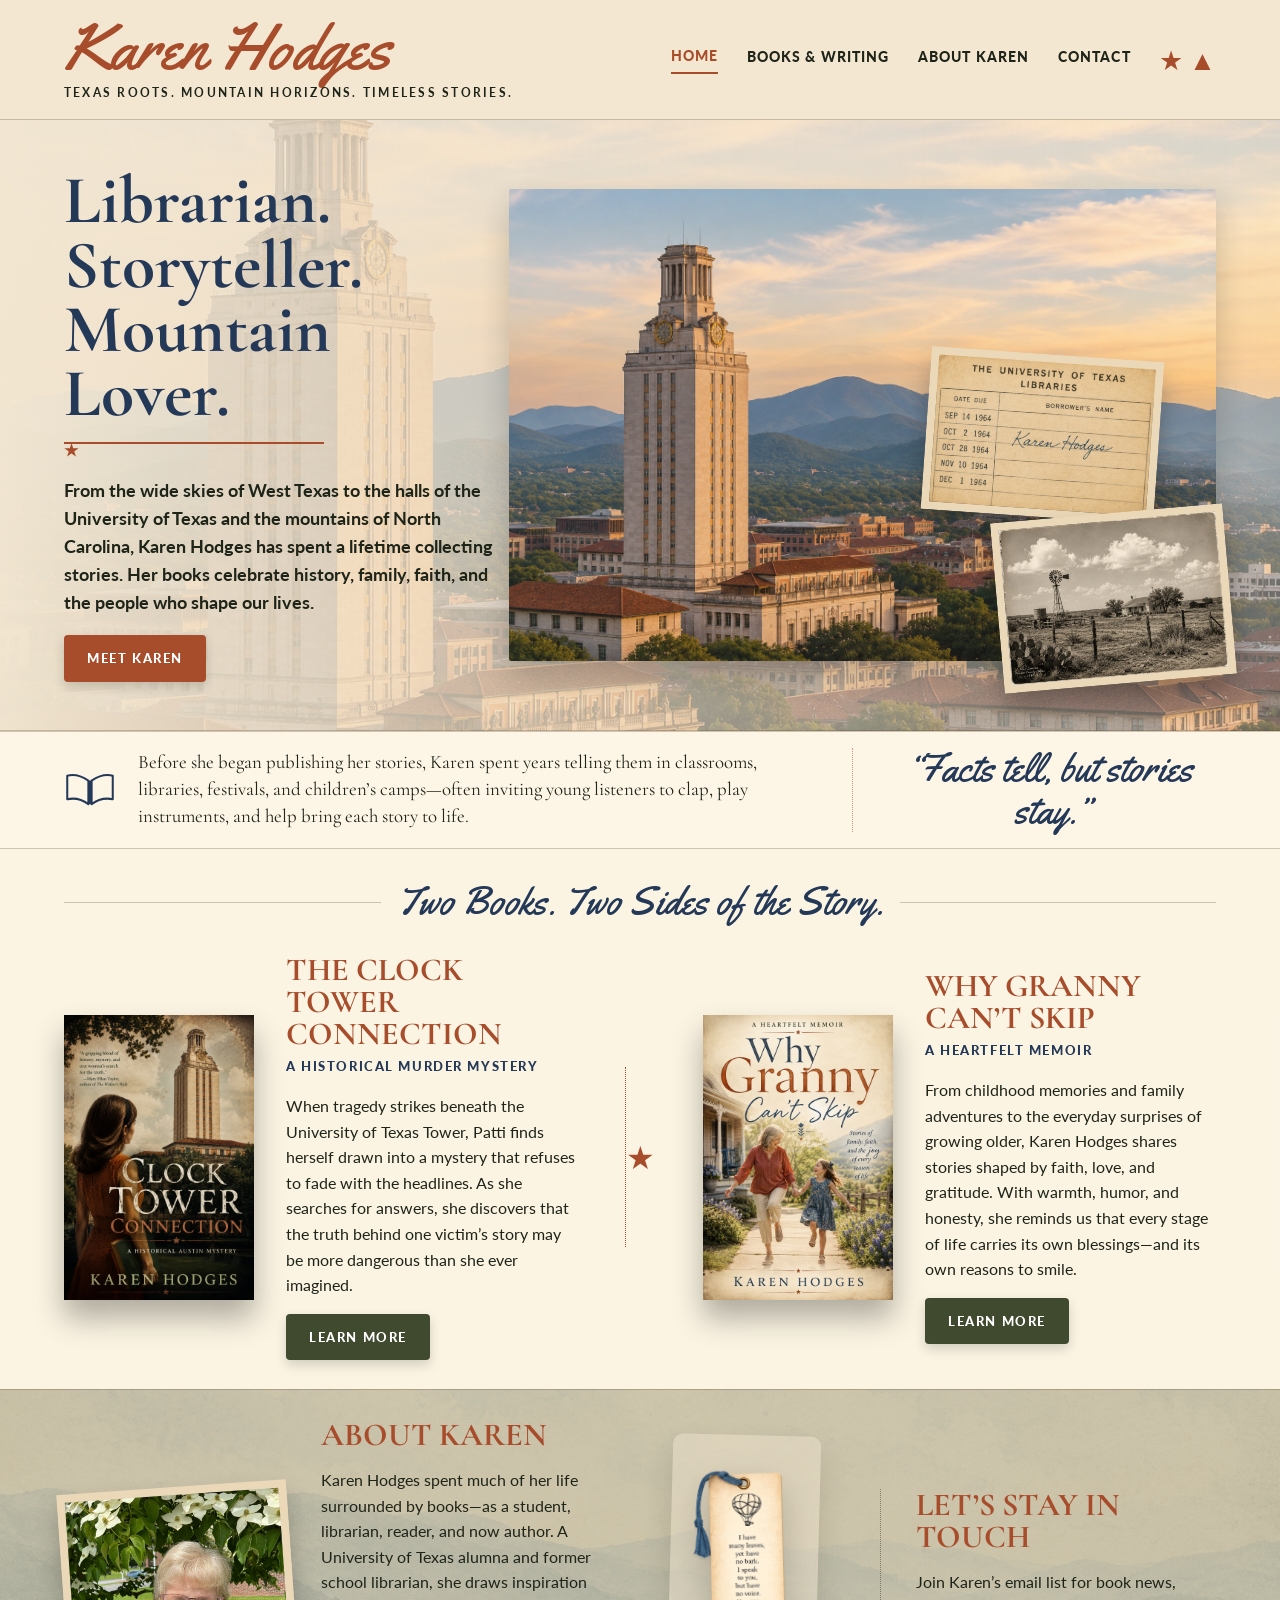
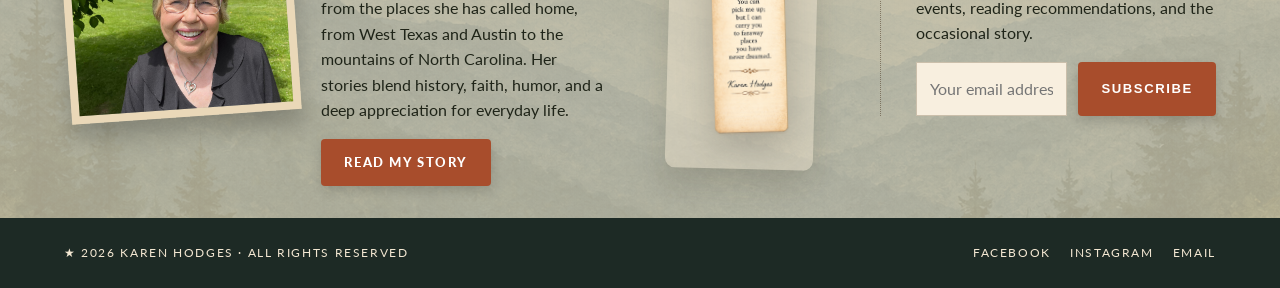
==== index.html @ 0eb1c834 "Edits" ====
<!DOCTYPE html>
<html lang="en">
<head>
  <meta charset="UTF-8" />
  <meta name="viewport" content="width=device-width, initial-scale=1.0" />

  <title>Karen Hodges | Author</title>

  <meta
    name="description"
    content="Karen Hodges is a Texas-born author, former school librarian, and storyteller whose books explore history, family, faith, humor, and everyday life."
  />

  <link rel="stylesheet" href="css/style.css" />

  <link
    href="https://fonts.googleapis.com/css2?family=Cormorant+Garamond:wght@600;700&family=Lato:wght@400;700;900&family=Yellowtail&display=swap"
    rel="stylesheet"
  />

  <script src="script.js" defer></script>
</head>

<body>
  <header class="site-header">
    <div class="brand">
      <a href="index.html" class="logo">Karen Hodges</a>
      <p>Texas Roots. Mountain Horizons. Timeless Stories.</p>
    </div>

    <button
      class="menu-toggle"
      type="button"
      aria-label="Toggle navigation"
      aria-expanded="false"
      aria-controls="main-navigation"
    >
      ☰
    </button>

    <nav id="main-navigation" class="main-nav" aria-label="Main navigation">
      <a
        href="https://aikipezman-pixel.github.io/KarenHodgesSite/"
        class="active"
        aria-current="page"
      >
        Home
      </a>

      <a href="#books">Books &amp; Writing</a>

      <a href="About/about.html">
        About Karen
      </a>

      <a href="#contact">Contact</a>

      <div class="header-mark" aria-hidden="true">
        <span class="texas">★</span>
        <span class="mountain">▲</span>
      </div>
    </nav>
  </header>

  <main>
    <!-- HERO -->
    <section class="hero">
      <div class="hero-text">
        <h1>
          Librarian.<br />
          Storyteller.<br />
          Mountain Lover.
        </h1>

        <p>
          From the wide skies of West Texas to the halls of the University
          of Texas and the mountains of North Carolina, Karen Hodges has spent
          a lifetime collecting stories. Her books celebrate history, family,
          faith, and the people who shape our lives.
        </p>

        <a href="#about" class="btn btn-rust">Meet Karen</a>
      </div>

      <div class="hero-art">
        <img
          src="Assets/UTTowerintheMountains.png"
          alt="The University of Texas Tower with mountains rising behind it"
          class="hero-main-img"
        />

        <img
          src="Assets/Card.png"
          alt="Vintage University of Texas library card bearing Karen Hodges's name"
          class="photo-card austin-card"
        />

        <img
          src="Assets/WestTexas.png"
          alt="Vintage rural landscape in Dawson County, West Texas"
          class="photo-card mountain-card"
        />
      </div>
    </section>

    <!-- STORYTELLING BACKGROUND -->
    <section
      class="storytelling-strip"
      aria-label="Karen Hodges's storytelling background"
    >
      <div class="storytelling-intro">
        <span class="storytelling-icon" aria-hidden="true">
          <svg
            viewBox="0 0 64 48"
            role="img"
            focusable="false"
            aria-hidden="true"
          >
            <path
              d="M4 7c8-2 17 0 26 6v29c-8-6-17-8-26-6V7Z"
              fill="none"
              stroke="currentColor"
              stroke-width="2.5"
              stroke-linejoin="round"
            />
            <path
              d="M60 7c-8-2-17 0-26 6v29c8-6 17-8 26-6V7Z"
              fill="none"
              stroke="currentColor"
              stroke-width="2.5"
              stroke-linejoin="round"
            />
            <path
              d="M32 13v29"
              fill="none"
              stroke="currentColor"
              stroke-width="2.5"
            />
          </svg>
        </span>

        <p>
          Before she began publishing her stories, Karen spent years telling
          them in classrooms, libraries, festivals, and children’s camps—often
          inviting young listeners to clap, play instruments, and help bring
          each story to life.
        </p>
      </div>

      <blockquote class="storytelling-quote">
        “Facts tell, but stories stay.”
      </blockquote>
    </section>

    <!-- BOOKS -->
    <section id="books" class="books-section">
      <div class="section-title">
        <span aria-hidden="true"></span>
        <h2>Two Books. Two Sides of the Story.</h2>
        <span aria-hidden="true"></span>
      </div>

      <div class="books-grid">
        <article class="book-card">
          <img
            src="Assets/ClockTowerConnection.png"
            alt="Cover of The Clock Tower Connection by Karen Hodges"
            class="book-cover"
          />

          <div class="book-copy">
            <h3>The Clock Tower Connection</h3>

            <p class="subtitle">A Historical Murder Mystery</p>

            <p>
              When tragedy strikes beneath the University of Texas Tower,
              Patti finds herself drawn into a mystery that refuses to fade
              with the headlines. As she searches for answers, she discovers
              that the truth behind one victim’s story may be more dangerous
              than she ever imagined.
            </p>

            <a href="#" class="btn btn-green">Learn More</a>
          </div>
        </article>

        <div class="center-star" aria-hidden="true">★</div>

        <article class="book-card">
          <img
            src="Assets/WhyGrannyCan'tSkip.png"
            alt="Cover of Why Granny Can't Skip by Karen Hodges"
            class="book-cover"
          />

          <div class="book-copy">
            <h3>Why Granny Can’t Skip</h3>

            <p class="subtitle">A Heartfelt Memoir</p>

            <p>
              From childhood memories and family adventures to the everyday
              surprises of growing older, Karen Hodges shares stories shaped
              by faith, love, and gratitude. With warmth, humor, and honesty,
              she reminds us that every stage of life carries its own
              blessings—and its own reasons to smile.
            </p>

            <a href="#" class="btn btn-green">Learn More</a>
          </div>
        </article>
      </div>
    </section>

    <!-- ABOUT / BOOKMARK / CONTACT -->
    <section class="lower-panel">
      <article id="about" class="about-card">
        <img
          src="Assets/KarenHodges.jpg"
          alt="Karen Hodges smiling outdoors beneath white flowers"
        />

        <div>
          <h2>About Karen</h2>

          <p>
            Karen Hodges spent much of her life surrounded by books—as a
            student, librarian, reader, and now author. A University of Texas
            alumna and former school librarian, she draws inspiration from the
            places she has called home, from West Texas and Austin to the
            mountains of North Carolina. Her stories blend history, faith,
            humor, and a deep appreciation for everyday life.
          </p>

          <a href="About/about.html" class="btn btn-rust">
            Read My Story
          </a>
        </div>
      </article>

      <figure class="bookmark-feature">
        <img
          src="/Assets/BookmarkPoem.png"
          alt="Karen Hodges's poem about a book carrying its reader to faraway places"
        />

        <figcaption class="sr-only">
          “I have many leaves, yet have no bark. I speak to you, but have no
          voice. You can pick me up, but I can carry you to faraway places you
          have never dreamed.” — Karen Hodges
        </figcaption>
      </figure>

      <section id="contact" class="contact-card">
        <h2>Let’s Stay in Touch</h2>

        <p>
          Join Karen’s email list for book news, events, reading
          recommendations, and the occasional story.
        </p>

        <form action="#" method="post">
          <label for="email" class="sr-only">Email address</label>

          <input
            type="email"
            id="email"
            name="email"
            placeholder="Your email address"
            autocomplete="email"
            required
          />

          <button class="btn btn-rust" type="submit">
            Subscribe
          </button>
        </form>
      </section>
    </section>
  </main>

  <footer class="site-footer">
    <p>★ 2026 Karen Hodges · All Rights Reserved</p>

    <nav class="footer-links" aria-label="Social media and contact links">
      <a href="#">Facebook</a>
      <a href="#">Instagram</a>
      <a href="mailto:karen@example.com">Email</a>
    </nav>
  </footer>
</body>
</html>
---- css/style.css ----
@import url("https://fonts.googleapis.com/css2?family=Cormorant+Garamond:wght@600;700&family=Lato:wght@400;700;900&family=Yellowtail&display=swap");

:root {
  --cream: #f3e7d2;
  --paper: #efe0c4;
  --ink: #1f2418;
  --rust: #a84d2c;
  --green: #3f4a2e;
  --sage: #c6bea2;
  --blue: #243857;
  --line: rgba(88, 65, 39, 0.28);
}

* {
  box-sizing: border-box;
}

body {
  margin: 0;
  font-family: "Lato", sans-serif;
  color: var(--ink);
  background: var(--cream);
  line-height: 1.6;
}

img {
  max-width: 100%;
  display: block;
}

a {
  color: inherit;
}

.site-header {
  display: flex;
  justify-content: space-between;
  align-items: center;
  gap: 2rem;
  padding: 1rem 5%;
  background: var(--cream);
  border-bottom: 1px solid var(--line);
}

.logo {
  font-family: "Yellowtail", cursive;
  font-size: clamp(2.6rem, 5vw, 4.5rem);
  color: var(--rust);
  text-decoration: none;
  line-height: 1;
}

.brand p {
  margin: 0.2rem 0 0;
  font-size: 0.78rem;
  text-transform: uppercase;
  letter-spacing: 0.18em;
  font-weight: 700;
}

.main-nav {
  display: flex;
  gap: 1.8rem;
  align-items: center;
}

.main-nav a {
  text-decoration: none;
  text-transform: uppercase;
  font-size: 0.86rem;
  font-weight: 900;
  letter-spacing: 0.08em;
  padding-bottom: 0.35rem;
}

.main-nav a:hover,
.main-nav .active {
  color: var(--rust);
  border-bottom: 2px solid var(--rust);
}

.header-mark {
  display: flex;
  align-items: center;
  gap: 0.35rem;
  color: var(--rust);
  font-size: 1.7rem;
}

/* Hero */

.hero {
  display: grid;
  grid-template-columns: 0.85fr 1.35fr;
  align-items: center;
  min-height: 520px;
  padding: 3rem 5%;
  background:
    linear-gradient(90deg, rgba(243, 231, 210, 0.98), rgba(243, 231, 210, 0.35)),
    url("../Assets/UTTowerintheMountains.png");
  background-size: cover;
  background-position: center;
  border-bottom: 1px solid var(--line);
  overflow: hidden;
}

.hero-text {
  max-width: 560px;
  position: relative;
  z-index: 2;
}

.hero h1 {
  margin: 0 0 1.1rem;
  font-family: "Cormorant Garamond", serif;
  font-size: clamp(3rem, 5.3vw, 5.4rem);
  line-height: 0.95;
  color: var(--blue);
}

.hero h1::after {
  content: "★";
  display: block;
  width: 260px;
  margin-top: 1rem;
  color: var(--rust);
  font-size: 1rem;
  letter-spacing: 1.8rem;
  border-top: 2px solid var(--rust);
}

.hero p {
  max-width: 480px;
  font-size: 1.1rem;
  font-weight: 700;
}

.btn {
  display: inline-block;
  padding: 0.8rem 1.45rem;
  border: 0;
  border-radius: 4px;
  text-decoration: none;
  text-transform: uppercase;
  letter-spacing: 0.12em;
  font-size: 0.82rem;
  font-weight: 900;
  color: #fff;
  cursor: pointer;
  box-shadow: 0 5px 12px rgba(0, 0, 0, 0.16);
}

.btn-rust {
  background: var(--rust);
}

.btn-green {
  background: var(--green);
}

.btn:hover,
.btn:focus-visible {
  transform: translateY(-2px);
  box-shadow: 0 8px 16px rgba(0, 0, 0, 0.2);
}

.btn:focus-visible,
.main-nav a:focus-visible,
.footer-links a:focus-visible {
  outline: 3px solid rgba(36, 56, 87, 0.35);
  outline-offset: 3px;
}

.hero-art {
  position: relative;
  min-height: 420px;
}

.hero-main-img {
  height: 100%;
  object-fit: cover;
  border-radius: 2px;
  opacity: 0.88;
  box-shadow: 0 14px 32px rgba(0, 0, 0, 0.22);
}

.photo-card {
  position: absolute;
  width: 33%;
  border: 8px solid #ead8b8;
  background: #ead8b8;
  box-shadow: 0 16px 26px rgba(0, 0, 0, 0.28);
}

.austin-card {
  right: 8%;
  top: 35%;
  transform: rotate(4deg);
}

.mountain-card {
  right: -2%;
  bottom: -5%;
  transform: rotate(-5deg);
}


/* Storytelling background strip */

.storytelling-strip {
  display: grid;
  grid-template-columns: minmax(0, 1.35fr) minmax(280px, 0.65fr);
  align-items: center;
  gap: 2rem;
  padding: 1rem 5%;
  background: rgba(255, 249, 236, 0.82);
  border-top: 1px solid var(--line);
  border-bottom: 1px solid var(--line);
}

.storytelling-intro {
  display: grid;
  grid-template-columns: 58px 1fr;
  align-items: center;
  gap: 1rem;
  min-width: 0;
}

.storytelling-intro p {
  margin: 0;
  font-family: "Cormorant Garamond", serif;
  font-size: 1.18rem;
  line-height: 1.45;
  color: var(--ink);
}

.storytelling-icon {
  display: grid;
  place-items: center;
  width: 52px;
  height: 52px;
  color: var(--blue);
}

.storytelling-icon svg {
  width: 100%;
  height: auto;
}

.storytelling-quote {
  margin: 0;
  padding-left: 2rem;
  border-left: 1px dotted rgba(168, 77, 44, 0.55);
  font-family: "Yellowtail", cursive;
  font-size: clamp(1.8rem, 3vw, 2.65rem);
  line-height: 1.1;
  color: var(--blue);
  text-align: center;
}

/* Books */

.books-section {
  padding: 1.4rem 5% 1.8rem;
  background: rgba(255, 249, 236, 0.7);
}

.section-title {
  display: grid;
  grid-template-columns: 1fr auto 1fr;
  gap: 1rem;
  align-items: center;
  margin-bottom: 1.3rem;
}

.section-title span {
  height: 1px;
  background: var(--line);
}

.section-title h2 {
  margin: 0;
  font-family: "Yellowtail", cursive;
  font-size: clamp(1.9rem, 3vw, 2.8rem);
  font-weight: 400;
  color: var(--blue);
  text-align: center;
}

.books-grid {
  display: grid;
  grid-template-columns: 1fr auto 1fr;
  gap: 3rem;
  align-items: center;
}

.book-card {
  display: grid;
  grid-template-columns: 190px 1fr;
  gap: 2rem;
  align-items: center;
}

.book-cover {
  width: 190px;
  box-shadow: 0 18px 28px rgba(0, 0, 0, 0.3);
}

.book-copy h3,
.about-card h2,
.contact-card h2 {
  margin: 0;
  font-family: "Cormorant Garamond", serif;
  font-size: 2rem;
  line-height: 1;
  color: var(--rust);
  text-transform: uppercase;
}

.subtitle {
  margin: 0.4rem 0 0.7rem;
  text-transform: uppercase;
  letter-spacing: 0.12em;
  font-size: 0.82rem;
  font-weight: 900;
  color: var(--blue);
}

.center-star {
  min-height: 180px;
  display: grid;
  place-items: center;
  color: var(--rust);
  font-size: 2rem;
  border-left: 1px dotted var(--rust);
}

/* Lower panel */

.lower-panel {
  display: grid;
  grid-template-columns: minmax(0, 1.45fr) minmax(170px, 0.52fr) minmax(280px, 0.9fr);
  gap: 2.5rem;
  align-items: center;
  padding: 1.8rem 5% 2rem;
  background:
    linear-gradient(rgba(198, 190, 162, 0.82), rgba(198, 190, 162, 0.82)),
    url("../Assets/blue-ridge-texture.png");
  background-size: cover;
  background-position: center;
  border-top: 1px solid var(--line);
}

.about-card {
  display: grid;
  grid-template-columns: 230px 1fr;
  gap: 1.7rem;
  align-items: center;
}

.about-card img {
  border: 8px solid #ead8b8;
  transform: rotate(-4deg);
  box-shadow: 0 14px 24px rgba(0, 0, 0, 0.24);
}

/* Decorative bookmark between About and Contact */

.bookmark-feature {
  position: relative;
  align-self: stretch;
  display: grid;
  place-items: center;
  margin: -0.7rem 0;
  padding: 0.35rem;
}

.bookmark-feature::before {
  content: "";
  position: absolute;
  inset: 7% 12%;
  border-radius: 10px;
  background: rgba(243, 231, 210, 0.42);
  box-shadow: 0 16px 30px rgba(46, 35, 24, 0.14);
  transform: rotate(1.5deg);
}

.bookmark-feature img {
  position: relative;
  z-index: 1;
  width: min(100%, 210px);
  max-height: 440px;
  object-fit: contain;
  filter: drop-shadow(0 14px 18px rgba(0, 0, 0, 0.2));
  transform: rotate(-1.5deg);
}

.contact-card {
  padding-left: 2.2rem;
  border-left: 1px dotted rgba(80, 63, 42, 0.55);
}

.contact-card form {
  display: grid;
  grid-template-columns: minmax(0, 1fr) auto;
  gap: 0.7rem;
  margin-top: 1rem;
}

.contact-card input {
  width: 100%;
  padding: 0.82rem;
  border: 1px solid var(--line);
  background: #f8efdf;
  font: inherit;
}

.site-footer {
  display: flex;
  justify-content: space-between;
  align-items: center;
  gap: 1rem;
  padding: 0.8rem 5%;
  background: #1d2a25;
  color: var(--cream);
  font-size: 0.78rem;
  letter-spacing: 0.13em;
  text-transform: uppercase;
}

.footer-links {
  display: flex;
  gap: 1.2rem;
}

.footer-links a {
  color: var(--cream);
  text-decoration: none;
}

.sr-only {
  position: absolute;
  left: -9999px;
}

.about-sidebar {
  display: flex;
  flex-direction: column;
  gap: 2rem;
}

.stories-stay {
  padding: 3rem 6%;
  background: var(--paper);
  border-top: 1px solid var(--line);
  border-bottom: 1px solid var(--line);
  text-align: center;
  max-width: 800px;
  margin: 0 auto;
}

.stories-stay h2 {
  font-family: "Cormorant Garamond", serif;
  font-size: 2.4rem;
  color: var(--rust);
  margin-bottom: 1rem;
}

.signature-quote {
  font-family: "Cormorant Garamond", serif;
  font-size: 1.6rem;
  font-style: italic;
  color: var(--green);
  margin-top: 1.5rem;
}

.fact-group {
  margin-bottom: 1.5rem;
}

.fact-group h3 {
  font-family: "Cormorant Garamond", serif;
  font-size: 1.2rem;
  color: var(--rust);
  margin-bottom: 0.5rem;
  text-transform: uppercase;
  letter-spacing: 0.08em;
}

.fact-group ul {
  list-style: none;
  padding: 0;
  margin: 0;
}

.fact-group li {
  font-size: 0.9rem;
  padding: 0.2rem 0;
  border-bottom: 1px solid var(--line);
}

/* Tablet */

@media (max-width: 1024px) {
  .site-header {
    flex-wrap: wrap;
    justify-content: center;
    text-align: center;
  }

  .brand {
    width: 100%;
  }

  .main-nav {
    flex-wrap: wrap;
    justify-content: center;
    gap: 1.1rem;
  }

  .header-mark {
    display: none;
  }

  .hero {
    grid-template-columns: 1fr;
    gap: 2rem;
    min-height: auto;
    text-align: center;
  }

  .hero-text {
    margin: 0 auto;
  }

  .hero h1::after {
    margin-left: auto;
    margin-right: auto;
  }

  .hero p {
    margin-left: auto;
    margin-right: auto;
  }

  .hero-art {
    min-height: 360px;
  }

  .hero-main-img {
    height: 360px;
  }

  .books-grid {
    grid-template-columns: 1fr;
  }

  .center-star {
    display: none;
  }

  .book-card {
    max-width: 760px;
    margin: 0 auto;
  }

  .storytelling-strip {
    grid-template-columns: 1fr;
    gap: 1rem;
    text-align: center;
  }

  .storytelling-intro {
    max-width: 760px;
    margin: 0 auto;
    text-align: left;
  }

  .storytelling-quote {
    padding: 1rem 0 0;
    border-top: 1px dotted rgba(168, 77, 44, 0.55);
    border-left: 0;
  }

  .lower-panel {
    grid-template-columns: 1fr;
    text-align: center;
  }

  .about-card {
    max-width: 760px;
    margin: 0 auto;
    text-align: left;
  }

  .bookmark-feature {
    width: min(100%, 280px);
    margin: 0 auto;
  }

  .bookmark-feature img {
    width: min(100%, 230px);
    max-height: 500px;
  }

  .contact-card {
    border-left: 0;
    padding-left: 0;
    max-width: 560px;
    margin: 0 auto;
  }

  .site-footer {
    flex-direction: column;
    text-align: center;
  }
}

/* Smartphone */

@media (max-width: 640px) {
  .site-header {
    padding: 1rem 6%;
  }

  .logo {
    font-size: 3rem;
  }

  .brand p {
    font-size: 0.65rem;
    letter-spacing: 0.12em;
  }

  .main-nav {
    gap: 0.7rem;
  }

  .main-nav a {
    font-size: 0.75rem;
  }

  .hero {
    padding: 2.2rem 6%;
    background-position: center;
  }

  .hero h1 {
    font-size: clamp(2.6rem, 15vw, 4rem);
  }

  .hero h1::after {
    width: 190px;
    letter-spacing: 1.1rem;
  }

  .hero p {
    font-size: 1rem;
  }

  .hero-art {
    min-height: auto;
  }

  .hero-main-img {
    height: 260px;
  }

  .photo-card {
    position: static;
    width: 82%;
    margin: 1rem auto 0;
    transform: none;
  }

  .section-title {
    grid-template-columns: 1fr;
  }

  .section-title span {
    display: none;
  }

  .storytelling-strip {
    padding: 1.2rem 6%;
  }

  .storytelling-intro {
    grid-template-columns: 1fr;
    text-align: center;
  }

  .storytelling-icon {
    margin: 0 auto;
  }

  .storytelling-intro p {
    font-size: 1.08rem;
  }

  .books-section,
  .lower-panel {
    padding: 1.6rem 6%;
  }

  .book-card {
    grid-template-columns: 1fr;
    gap: 1rem;
    text-align: center;
  }

  .book-cover {
    margin: 0 auto;
    width: 210px;
  }

  .book-copy h3,
  .about-card h2,
  .contact-card h2 {
    font-size: 1.7rem;
  }

  .about-card {
    grid-template-columns: 1fr;
    text-align: center;
  }

  .about-card img {
    max-width: 260px;
    margin: 0 auto;
    transform: none;
  }

  .bookmark-feature img {
    width: min(100%, 205px);
    max-height: 430px;
  }

  .contact-card form {
    flex-direction: column;
  }

  .contact-card .btn,
  .contact-card input {
    width: 100%;
  }

  .footer-links {
    flex-wrap: wrap;
    justify-content: center;
  }
}

.menu-toggle {
  display: none;
  background: var(--rust);
  color: white;
  border: none;
  padding: 0.75rem 1rem;
  font-size: 1.5rem;
  cursor: pointer;
  border-radius: 4px;
}


/* ========================================
   BIO PAGE
======================================== */

.bio-hero {
  display: grid;
  grid-template-columns: 1fr 1fr;
  align-items: start;
  gap: 3rem;
  padding: 4rem 8%;
  background:
 linear-gradient(
  to right,
  rgba(244,234,214,0.75),
  rgba(244,234,214,0.55)
),
    url("../Assets/blue-ridge-texture.png");
  background-size: cover;
  background-position: center;
  border-bottom: 1px solid var(--line);
}

.bio-hero__text {
  max-width: 620px;
}

.bio-hero h1 {
  font-family: "Cormorant Garamond", serif;
  font-size: clamp(3rem, 6vw, 5rem);
  line-height: 1;
  margin-bottom: 1rem;
}

.bio-hero__subtitle {
  font-family: "Cormorant Garamond", serif;
  font-size: 2rem;
  font-style: italic;
  color: var(--rust);
  margin-bottom: 2rem;
}

.bio-hero__text p:last-child {
  max-width: 520px;
  font-size: 1.15rem;
}

.bio-hero__image {
  width: 100%;
  height: 480px;
  object-fit: cover;
  object-position: center 20%;  /* show Karen's face, not just the top */
  border: 12px solid #efe2c7;
  box-shadow: 0 20px 40px rgba(0,0,0,.15);
  justify-self: stretch;        /* fill the column instead of pinning right */
}

/* ========================================
   MAIN CONTENT
======================================== */

.bio-main {
  display: grid;
  grid-template-columns: 1.4fr .8fr;
  gap: 4rem;

  padding: 4rem 6%;
}

.bio-story {
  position: relative;
}

.bio-entry {
  display: flex;
  gap: 1.25rem;
  margin-bottom: 2.5rem;
}

.bio-star {
  color: var(--rust);
  font-size: 1.3rem;
  margin-top: .2rem;
}

.bio-entry h2 {
  margin-top: 0;
  margin-bottom: .75rem;

  font-family: "Cormorant Garamond", serif;
  font-size: 2rem;
  color: var(--rust);
}

.bio-entry p {
  margin: 0;
}

.bio-closing {
  margin-top: 2rem;

  font-family: "Cormorant Garamond", serif;
  font-size: 1.5rem;
  font-style: italic;

  color: var(--green);
}

/* ========================================
   WHY I WRITE
======================================== */

.why-write {
  padding: 2rem;
  background: var(--paper);

  border: 1px solid rgba(0,0,0,.08);

  box-shadow:
    0 10px 25px rgba(0,0,0,.06);

  margin-bottom: 2rem;
}

.why-write h2 {
  text-align: center;

  font-family: "Cormorant Garamond", serif;
  color: var(--rust);

  margin-top: 0;
  margin-bottom: 1rem;

  font-size: 2.4rem;
}

.why-write blockquote {
  margin: 0;

  font-family: "Cormorant Garamond", serif;
  font-style: italic;

  text-align: center;

  font-size: 1.5rem;
  line-height: 1.5;
}

/* ========================================
   QUICK FACTS
======================================== */

.quick-facts {
  padding-top: 1rem;
}

.quick-facts h2 {
  text-align: center;
  margin-bottom: 2rem;

  font-family: "Cormorant Garamond", serif;
  color: var(--rust);
}

.facts-grid {
  display: grid;
  grid-template-columns: repeat(3, 1fr);
  gap: 1rem;
}

.facts-grid > div {
  text-align: center;
  padding: 1rem;
}

.fact-icon {
  display: block;
  font-size: 2rem;
  color: var(--rust);

  margin-bottom: .75rem;
}

.facts-grid h3 {
  margin-bottom: .75rem;

  text-transform: uppercase;
  letter-spacing: .1em;
  font-size: .9rem;
}

.facts-grid p {
  margin: .3rem 0;
  font-size: .9rem;
}

/* ========================================
   TIMELINE
======================================== */


.timeline-grid {
  display: grid;
  grid-template-columns: repeat(5, 1fr);
  gap: 2rem;

  margin-top: 3rem;
}

.timeline-item {
  text-align: center;
  position: relative;
}

.timeline-item::after {
  content: "";

  position: absolute;

  top: 35px;
  left: 100%;

  width: 100%;
  height: 2px;

  background: rgba(166,79,47,.25);
}

.timeline-item:last-child::after {
  display: none;
}

.timeline-icon {
  width: 70px;
  height: 70px;

  margin: 0 auto 1rem;

  border-radius: 50%;

  background: var(--paper);

  display: flex;
  justify-content: center;
  align-items: center;

  font-size: 1.8rem;
  color: var(--rust);
}

.timeline-item h3 {
  margin-bottom: .5rem;

  font-size: 1rem;
  text-transform: uppercase;
}

/* ========================================
   PHOTO STRIP
======================================== */

.photo-strip {
  padding: 2rem 6% 4rem;
}

.photo-grid {
  display: grid;
  grid-template-columns: repeat(4, 1fr);
  gap: 1.5rem;

  margin-top: 2rem;
}

.photo-grid figure {
  margin: 0;

  background: #efe2c7;

  padding: .75rem;

  box-shadow:
    0 10px 20px rgba(0,0,0,.08);

  transform: rotate(-2deg);
}

.photo-grid figure:nth-child(even) {
  transform: rotate(2deg);
}

.photo-grid img {
  aspect-ratio: 4 / 3;
  object-fit: cover;
}

.photo-grid figcaption {
  text-align: center;
  margin-top: .75rem;

  font-size: .9rem;
  font-style: italic;
}

/* ========================================
   BIO CTA
======================================== */

.bio-cta {
  padding: 5rem 6%;

  text-align: center;

  background:
    linear-gradient(
      rgba(244,234,214,.92),
      rgba(244,234,214,.92)
    ),
    url("../images/mountain-silhouette.png");

  background-position: bottom;
  background-repeat: no-repeat;
}

.bio-cta p {
  max-width: 800px;

  margin: 0 auto 2rem;

  font-family: "Cormorant Garamond", serif;
  font-size: 2rem;

  color: var(--rust);
}

/* ========================================
   RESPONSIVE
======================================== */

@media (max-width: 950px) {

  .bio-hero,
  .bio-main {
    grid-template-columns: 1fr;
  }

  .bio-hero__image {
    justify-self: center;
  }

  .timeline-grid {
    grid-template-columns: 1fr;
  }

  .timeline-item::after {
    display: none;
  }

  .photo-grid {
    grid-template-columns: repeat(2, 1fr);
  }

  .facts-grid {
    grid-template-columns: 1fr;
  }
}

@media (max-width: 640px) {

  .bio-hero {
    padding: 3rem 7%;
  }

  .bio-main,
  .timeline,
  .photo-strip,
  .bio-cta {
    padding-left: 7%;
    padding-right: 7%;
  }

  .photo-grid {
    grid-template-columns: 1fr;
  }

  .bio-hero__subtitle {
    font-size: 1.5rem;
  }

  .bio-cta p {
    font-size: 1.6rem;
  }
}

/* Tablet + Mobile */

@media (max-width: 1024px) {

  .menu-toggle {
    display: block;
  }

  .main-nav {
    display: none;
    width: 100%;
    flex-direction: column;
    background: var(--paper);
    padding: 1rem 0;
    border-top: 1px solid var(--line);
  }

  .main-nav.show {
    display: flex;
  }

  .main-nav a {
    padding: 0.75rem;
    text-align: center;
    border-bottom: 1px solid rgba(0,0,0,.08);
  }
}

/* ========================================
   BOOKS & WRITING PAGE
   These rules support /writing/index.html
   while retaining the shared site palette,
   typography, header, buttons, and footer.
======================================== */

.writing-page {
  background:
    linear-gradient(rgba(243, 231, 210, 0.96), rgba(243, 231, 210, 0.96)),
    url("../Assets/blue-ridge-texture.png");
  background-size: auto, 900px auto;
}

/* Shared-header compatibility for the writing-page markup */

.writing-page .site-header {
  display: block;
  padding: 0;
}

.site-header__inner {
  width: 100%;
  display: flex;
  justify-content: space-between;
  align-items: center;
  gap: 2rem;
  padding: 1rem 5%;
}

.site-brand {
  display: flex;
  flex-direction: column;
  color: inherit;
  text-decoration: none;
}

.site-brand__name {
  font-family: "Yellowtail", cursive;
  font-size: clamp(2.6rem, 5vw, 4.5rem);
  color: var(--rust);
  line-height: 1;
}

.site-brand__tagline {
  margin-top: 0.25rem;
  font-size: 0.72rem;
  text-transform: uppercase;
  letter-spacing: 0.18em;
  font-weight: 700;
}

.primary-nav ul,
.social-links {
  display: flex;
  align-items: center;
  gap: 1.8rem;
  padding: 0;
  margin: 0;
  list-style: none;
}

.primary-nav a {
  text-decoration: none;
  text-transform: uppercase;
  font-size: 0.86rem;
  font-weight: 900;
  letter-spacing: 0.08em;
  padding-bottom: 0.35rem;
}

.primary-nav a:hover,
.primary-nav a:focus-visible,
.primary-nav .is-current {
  color: var(--rust);
  border-bottom: 2px solid var(--rust);
}

.site-mark {
  display: grid;
  place-items: center;
  width: 48px;
  height: 48px;
  color: var(--rust);
  font-size: 1.8rem;
}

.skip-link {
  position: absolute;
  left: 1rem;
  top: -5rem;
  z-index: 1000;
  padding: 0.8rem 1rem;
  background: var(--green);
  color: #fff;
  text-decoration: none;
}

.skip-link:focus {
  top: 1rem;
}

/* Writing hero */

.writing-hero {
  display: grid;
  grid-template-columns: minmax(320px, 0.9fr) minmax(520px, 1.6fr);
  min-height: 390px;
  overflow: hidden;
  background: rgba(255, 249, 236, 0.6);
  border-bottom: 1px solid var(--line);
}

.writing-hero__content {
  position: relative;
  z-index: 2;
  display: flex;
  flex-direction: column;
  justify-content: center;
  padding: 3.4rem 2rem 3.4rem 5vw;
  background:
    linear-gradient(
      90deg,
      rgba(243, 231, 210, 1) 0%,
      rgba(243, 231, 210, 0.98) 72%,
      rgba(243, 231, 210, 0.72) 100%
    );
}

.writing-hero__content .eyebrow {
  margin: 0;
  font-family: "Cormorant Garamond", serif;
  font-size: clamp(3rem, 5vw, 5.2rem);
  font-weight: 700;
  line-height: 0.95;
  color: var(--green);
  text-transform: none;
  letter-spacing: 0;
}

.writing-hero h1 {
  margin: 0.65rem 0 0;
  font-family: "Yellowtail", cursive;
  font-size: clamp(2rem, 3vw, 3rem);
  font-weight: 400;
  line-height: 1.15;
  color: var(--rust);
}

.writing-hero__intro {
  max-width: 470px;
  margin: 1.2rem 0 0;
  font-size: 1.08rem;
  font-weight: 700;
}

.ornament {
  display: flex;
  align-items: center;
  gap: 0.8rem;
  width: 190px;
  margin-top: 1.2rem;
  color: var(--rust);
}

.ornament span {
  flex: 1;
  height: 1px;
  background: var(--rust);
}

.ornament b {
  font-size: 0.9rem;
}

.writing-hero__collage {
  position: relative;
  min-height: 390px;
  background:
    linear-gradient(rgba(31, 36, 24, 0.08), rgba(31, 36, 24, 0.08)),
    url("../Assets/writing/writing-hero-desk.jpg");
  background-size: cover;
  background-position: center;
}

.writing-hero__collage img {
  position: absolute;
  object-fit: cover;
  border: 7px solid #ead8b8;
  box-shadow: 0 14px 26px rgba(0, 0, 0, 0.24);
}

.writing-hero__manuscript {
  width: 38%;
  height: 74%;
  left: 2%;
  top: 8%;
  transform: rotate(2deg);
}

.writing-hero__mountains {
  width: 28%;
  height: 37%;
  left: 40%;
  top: 4%;
  transform: rotate(3deg);
}

.writing-hero__austin {
  width: 31%;
  height: 38%;
  left: 37%;
  bottom: 5%;
  transform: rotate(-2deg);
}

.writing-hero__books {
  width: 33%;
  height: 76%;
  right: 1%;
  top: 10%;
  object-fit: contain !important;
  border: 0 !important;
  background: transparent;
  box-shadow: none !important;
}

/* Shared writing-page layout */

.section-shell {
  padding-left: 5%;
  padding-right: 5%;
}

.section-heading {
  margin-bottom: 1.3rem;
}

.section-heading--centered {
  text-align: center;
}

.section-heading--split {
  display: flex;
  align-items: baseline;
  gap: 1rem;
}

.section-heading .eyebrow {
  margin: 0;
  font-family: "Cormorant Garamond", serif;
  font-size: clamp(1.7rem, 2.8vw, 2.3rem);
  font-weight: 700;
  line-height: 1;
  color: var(--green);
  text-transform: uppercase;
  letter-spacing: 0.04em;
}

.section-heading h2 {
  margin: 0.15rem 0 0;
  font-family: "Yellowtail", cursive;
  font-size: clamp(1.8rem, 2.8vw, 2.6rem);
  font-weight: 400;
  color: var(--rust);
}

.section-star {
  display: inline-block;
  margin-top: 0.5rem;
  color: var(--rust);
}

.section-action {
  margin-top: 1.5rem;
  text-align: center;
}

.button-row {
  display: flex;
  flex-wrap: wrap;
  gap: 0.75rem;
  margin-top: 1.25rem;
}

.button {
  display: inline-block;
  padding: 0.76rem 1.35rem;
  border: 1px solid transparent;
  border-radius: 2px;
  text-decoration: none;
  text-transform: uppercase;
  letter-spacing: 0.11em;
  font-size: 0.78rem;
  font-weight: 900;
  transition: transform 160ms ease, box-shadow 160ms ease, background 160ms ease;
}

.button:hover,
.button:focus-visible {
  transform: translateY(-2px);
  box-shadow: 0 7px 14px rgba(0, 0, 0, 0.15);
}

.button--primary {
  background: var(--rust);
  color: #fff;
}

.button--outline {
  border-color: var(--rust);
  background: transparent;
  color: var(--rust);
}

.button--green {
  background: var(--green);
  color: #fff;
}

/* Featured books */

.featured-books {
  padding-top: 1.2rem;
  padding-bottom: 2rem;
  background: rgba(255, 249, 236, 0.72);
  border-bottom: 1px solid var(--line);
}

.book-showcase {
  display: grid;
  grid-template-columns: 1fr auto 1fr;
  gap: 2.4rem;
  align-items: stretch;
}

.book-feature {
  display: grid;
  grid-template-columns: minmax(150px, 205px) 1fr;
  gap: 1.7rem;
  align-items: center;
}

.book-feature__cover {
  width: 100%;
  box-shadow: 0 18px 28px rgba(0, 0, 0, 0.26);
}

.book-feature__content h3 {
  margin: 0;
  font-family: "Cormorant Garamond", serif;
  font-size: clamp(2rem, 3.4vw, 3rem);
  line-height: 0.95;
  color: var(--green);
}

.book-feature__genre {
  margin: 0.65rem 0;
  color: var(--rust);
  font-size: 0.82rem;
  font-weight: 900;
  text-transform: uppercase;
  letter-spacing: 0.12em;
}

.book-feature__content > p:last-of-type {
  margin-bottom: 0;
}

.book-divider {
  display: flex;
  flex-direction: column;
  align-items: center;
  color: var(--rust);
}

.book-divider span {
  flex: 1;
  width: 1px;
  border-left: 1px dotted var(--rust);
}

.book-divider b {
  padding: 0.7rem 0;
}

/* Essay cards */

.essay-section {
  padding-top: 1.8rem;
  padding-bottom: 2.2rem;
  background: rgba(243, 231, 210, 0.94);
}

.essay-grid {
  display: grid;
  grid-template-columns: repeat(6, minmax(0, 1fr));
  gap: 1rem;
}

.essay-card {
  min-width: 0;
  background: var(--paper);
  border: 1px solid rgba(88, 65, 39, 0.2);
  box-shadow: 0 10px 18px rgba(65, 45, 28, 0.1);
  transform: rotate(-0.8deg);
  transition: transform 160ms ease, box-shadow 160ms ease;
}

.essay-card:nth-child(even) {
  transform: rotate(0.8deg);
}

.essay-card:hover,
.essay-card:focus-within {
  transform: translateY(-4px) rotate(0);
  box-shadow: 0 15px 24px rgba(65, 45, 28, 0.16);
}

.essay-card > a {
  display: block;
  height: 100%;
  text-decoration: none;
}

.essay-card img {
  width: calc(100% - 1rem);
  margin: 0.5rem;
  aspect-ratio: 4 / 3;
  object-fit: cover;
  filter: sepia(0.15) saturate(0.85);
}

.essay-card__body {
  padding: 0.55rem 0.85rem 1rem;
  text-align: center;
}

.essay-card h3 {
  margin: 0;
  font-family: "Cormorant Garamond", serif;
  font-size: 1.35rem;
  line-height: 1.05;
}

.essay-card p {
  margin: 0.7rem 0 1rem;
  font-size: 0.87rem;
  line-height: 1.45;
}

.text-link {
  color: var(--rust);
  text-decoration: none;
  text-transform: uppercase;
  letter-spacing: 0.08em;
  font-size: 0.76rem;
  font-weight: 900;
}

/* Story process */

.writing-process {
  display: grid;
  grid-template-columns: minmax(190px, 0.8fr) 3fr;
  gap: 2rem;
  align-items: center;
  margin: 0 5% 2.2rem;
  padding: 1.6rem 2rem;
  background:
    linear-gradient(rgba(239, 224, 196, 0.95), rgba(239, 224, 196, 0.95)),
    url("../Assets/blue-ridge-texture.png");
  background-size: cover;
  border: 1px solid rgba(88, 65, 39, 0.2);
  box-shadow: 0 9px 20px rgba(65, 45, 28, 0.08);
}

.writing-process__intro h2 {
  margin: 0;
  font-family: "Cormorant Garamond", serif;
  font-size: 2rem;
  line-height: 1;
  color: var(--green);
  text-transform: uppercase;
}

.writing-process__intro p {
  margin-bottom: 0;
}

.writing-process__steps {
  display: grid;
  grid-template-columns: repeat(6, 1fr);
  gap: 0;
  padding: 0;
  margin: 0;
  list-style: none;
}

.writing-process__steps li {
  position: relative;
  padding: 0 0.75rem;
  text-align: center;
}

.writing-process__steps li:not(:last-child)::after {
  content: "";
  position: absolute;
  top: 30px;
  left: 75%;
  width: 50%;
  border-top: 2px dotted rgba(168, 77, 44, 0.5);
}

.process-icon {
  width: 62px;
  height: 62px;
  display: grid;
  place-items: center;
  margin: 0 auto 0.65rem;
  border-radius: 50%;
  background: var(--sage);
  border: 1px solid rgba(88, 65, 39, 0.2);
  color: var(--green);
  font-size: 1.7rem;
}

.writing-process__steps h3 {
  margin: 0;
  color: var(--green);
  font-size: 0.8rem;
  text-transform: uppercase;
  letter-spacing: 0.07em;
}

.writing-process__steps p {
  margin: 0.45rem 0 0;
  font-size: 0.8rem;
  line-height: 1.35;
}

/* Favorite passages */

.passage-section {
  padding-bottom: 2.4rem;
}

.passage-grid {
  display: grid;
  grid-template-columns: 1fr minmax(180px, 0.48fr) 1fr;
  gap: 1.2rem;
  align-items: stretch;
}

.passage-card {
  padding: 1.6rem;
  background: var(--paper);
  border: 1px solid rgba(88, 65, 39, 0.2);
  box-shadow: 0 10px 18px rgba(65, 45, 28, 0.08);
}

.passage-card h2 {
  margin: 0 0 0.8rem;
  font-family: "Yellowtail", cursive;
  font-size: 2rem;
  font-weight: 400;
  color: var(--rust);
}

.writing-page .passage-card blockquote {
  margin: 0 0 1rem;
  font-family: "Cormorant Garamond", serif;
  font-size: 1.18rem;
  line-height: 1.45;
  color: var(--ink);
  text-align: left;
}

.passage-card blockquote p {
  margin-top: 0;
}

.passage-card blockquote footer {
  font-family: "Lato", sans-serif;
  font-size: 0.82rem;
  font-style: italic;
  color: var(--green);
}

.passage-photo {
  padding: 0.55rem;
  background: #ead8b8;
  box-shadow: 0 13px 22px rgba(0, 0, 0, 0.17);
  transform: rotate(-1.5deg);
}

.passage-photo img {
  width: 100%;
  height: 100%;
  min-height: 230px;
  object-fit: cover;
  filter: sepia(0.35) saturate(0.75);
}

/* Notebook cards */

.notebook-section {
  padding-top: 1.3rem;
  padding-bottom: 2.5rem;
  background:
    linear-gradient(
      to bottom,
      rgba(243, 231, 210, 0.95) 0%,
      rgba(243, 231, 210, 0.92) 58%,
      rgba(63, 74, 46, 0.12) 100%
    ),
    url("../Assets/blue-ridge-texture.png");
  background-size: cover;
  background-position: center bottom;
}

.notebook-grid {
  display: grid;
  grid-template-columns: repeat(4, 1fr);
  gap: 1.2rem;
}

.notebook-card {
  position: relative;
  padding: 1.1rem 1.15rem 1rem;
  background:
    repeating-linear-gradient(
      to bottom,
      rgba(239, 224, 196, 0.97) 0,
      rgba(239, 224, 196, 0.97) 31px,
      rgba(88, 65, 39, 0.16) 32px
    );
  border: 1px solid rgba(88, 65, 39, 0.22);
  box-shadow: 0 9px 15px rgba(65, 45, 28, 0.11);
  transform: rotate(-0.8deg);
}

.notebook-card:nth-child(even) {
  transform: rotate(0.8deg);
}

.notebook-card time {
  display: block;
  margin-bottom: 0.7rem;
  color: var(--rust);
  font-size: 0.72rem;
  font-weight: 900;
  text-transform: uppercase;
  letter-spacing: 0.08em;
}

.notebook-card h3 {
  margin: 0 0 0.45rem;
  font-family: "Yellowtail", cursive;
  font-size: 1.6rem;
  font-weight: 400;
  line-height: 1;
  color: var(--ink);
}

.notebook-card p {
  min-height: 4.8rem;
  margin: 0 0 0.8rem;
  font-size: 0.88rem;
  line-height: 1.55;
}

/* Writing-page footer compatibility */

.writing-page .site-footer {
  display: block;
  padding: 0;
}

.site-footer__inner {
  display: flex;
  justify-content: space-between;
  align-items: center;
  gap: 1rem;
  padding: 0.8rem 5%;
}

.site-footer__inner p {
  margin: 0;
}

.social-links {
  gap: 1rem;
}

.social-links a {
  color: var(--cream);
  text-decoration: none;
  font-size: 1.1rem;
}

/* Writing page: tablet */

@media (max-width: 1100px) {
  .writing-hero {
    grid-template-columns: 0.9fr 1.1fr;
  }

  .essay-grid {
    grid-template-columns: repeat(3, 1fr);
  }

  .writing-process {
    grid-template-columns: 1fr;
  }

  .writing-process__steps {
    grid-template-columns: repeat(3, 1fr);
    row-gap: 1.6rem;
  }

  .writing-process__steps li::after {
    display: none;
  }
}

@media (max-width: 1024px) {
  .site-header__inner {
    flex-wrap: wrap;
    justify-content: center;
    text-align: center;
  }

  .site-brand {
    width: 100%;
    align-items: center;
  }

  .site-mark {
    display: none;
  }

  .writing-page .menu-toggle {
    display: block;
  }

  .primary-nav {
    display: none;
    width: 100%;
  }

  .primary-nav.show {
    display: block;
  }

  .primary-nav ul {
    flex-direction: column;
    gap: 0;
    padding: 0.75rem 0;
    background: var(--paper);
    border-top: 1px solid var(--line);
  }

  .primary-nav li {
    width: 100%;
  }

  .primary-nav a {
    display: block;
    padding: 0.7rem;
    border-bottom: 1px solid rgba(0, 0, 0, 0.08);
  }

  .writing-hero {
    grid-template-columns: 1fr;
  }

  .writing-hero__content {
    align-items: center;
    padding: 3rem 7%;
    text-align: center;
  }

  .writing-hero__intro {
    margin-left: auto;
    margin-right: auto;
  }

  .ornament {
    margin-left: auto;
    margin-right: auto;
  }

  .writing-hero__collage {
    min-height: 340px;
  }

  .book-showcase {
    grid-template-columns: 1fr;
  }

  .book-divider {
    display: none;
  }

  .book-feature {
    max-width: 800px;
    margin: 0 auto;
  }

  .passage-grid {
    grid-template-columns: 1fr 1fr;
  }

  .passage-photo {
    display: none;
  }
}

/* Writing page: mobile */

@media (max-width: 700px) {
  .site-header__inner {
    padding-left: 6%;
    padding-right: 6%;
  }

  .site-brand__name {
    font-size: 3rem;
  }

  .site-brand__tagline {
    font-size: 0.64rem;
    letter-spacing: 0.12em;
  }

  .writing-hero__collage {
    min-height: 270px;
  }

  .writing-hero__manuscript {
    width: 50%;
    height: 75%;
  }

  .writing-hero__mountains {
    width: 39%;
    left: 52%;
  }

  .writing-hero__austin {
    width: 42%;
    left: 47%;
  }

  .writing-hero__books {
    display: none;
  }

  .section-shell {
    padding-left: 6%;
    padding-right: 6%;
  }

  .book-feature {
    grid-template-columns: 1fr;
    text-align: center;
  }

  .book-feature__cover-wrap {
    max-width: 220px;
    margin: 0 auto;
  }

  .button-row {
    justify-content: center;
  }

  .essay-grid {
    grid-template-columns: repeat(2, 1fr);
  }

  .writing-process {
    margin-left: 6%;
    margin-right: 6%;
    padding: 1.4rem;
  }

  .writing-process__intro {
    text-align: center;
  }

  .writing-process__steps {
    grid-template-columns: repeat(2, 1fr);
  }

  .passage-grid,
  .notebook-grid {
    grid-template-columns: 1fr;
  }

  .notebook-card p {
    min-height: auto;
  }

  .site-footer__inner {
    flex-direction: column;
    text-align: center;
  }
}

@media (max-width: 430px) {
  .essay-grid,
  .writing-process__steps {
    grid-template-columns: 1fr;
  }

  .writing-hero__collage {
    min-height: 235px;
  }

  .writing-hero__manuscript {
    width: 58%;
  }

  .writing-hero__mountains {
    width: 42%;
    left: 56%;
  }

  .writing-hero__austin {
    width: 46%;
    left: 50%;
  }
}

/* ========================================
   WRITING COLLECTIONS
   Published work and behind-the-scenes
   reflections displayed side-by-side.
======================================== */

.writing-collections {
  padding-top: 2.4rem;
  padding-bottom: 2.6rem;
  background: rgba(243, 231, 210, 0.94);
  border-bottom: 1px solid var(--line);
}

.writing-collections > .section-heading {
  max-width: 760px;
  margin-left: auto;
  margin-right: auto;
  margin-bottom: 2rem;
}

.writing-collections__grid {
  display: grid;
  grid-template-columns: minmax(0, 1.35fr) minmax(320px, 0.85fr);
  gap: 2.5rem;
  align-items: start;
}

.writing-column {
  min-width: 0;
}

.writing-column--notebook {
  padding-left: 2.5rem;
  border-left: 1px dotted rgba(168, 77, 44, 0.55);
}

.writing-column__header {
  margin-bottom: 1.4rem;
}

.writing-column__header .eyebrow {
  margin: 0;
  font-family: "Cormorant Garamond", serif;
  color: var(--green);
  font-size: 1.15rem;
  font-weight: 700;
  text-transform: uppercase;
  letter-spacing: 0.08em;
}

.writing-column__header h3 {
  margin: 0.15rem 0 0.55rem;
  font-family: "Yellowtail", cursive;
  color: var(--rust);
  font-size: clamp(2rem, 3vw, 2.8rem);
  font-weight: 400;
  line-height: 1;
}

.writing-column__header > p:last-child {
  max-width: 620px;
  margin: 0;
  font-size: 0.96rem;
}

/* The published column uses two substantial cards rather than
   the six-card homepage-style grid. */

.essay-grid--compact {
  grid-template-columns: repeat(2, minmax(0, 1fr));
  gap: 1.35rem;
}

.essay-grid--compact .essay-card {
  display: flex;
  height: 100%;
}

.essay-grid--compact .essay-card > a {
  display: flex;
  flex-direction: column;
  width: 100%;
}

.essay-grid--compact .essay-card img {
  aspect-ratio: 16 / 10;
}

.essay-grid--compact .essay-card__body {
  display: flex;
  flex-direction: column;
  flex: 1;
  padding: 0.75rem 1rem 1.1rem;
}

.essay-grid--compact .essay-card h4 {
  margin: 0;
  font-family: "Cormorant Garamond", serif;
  font-size: 1.65rem;
  line-height: 1.05;
  color: var(--ink);
}

.essay-grid--compact .essay-card p {
  margin: 0.8rem 0 1.1rem;
}

.essay-grid--compact .essay-card .text-link {
  margin-top: auto;
}

/* Notebook reflections retain the lined-card treatment but stack
   vertically so the right column reads as a writer's notebook. */

.notebook-grid--stacked {
  grid-template-columns: 1fr;
  gap: 1.25rem;
}

.notebook-grid--stacked .notebook-card {
  min-height: 190px;
  padding: 1.35rem 1.4rem 1.2rem;
}

.notebook-grid--stacked .notebook-card h4 {
  margin: 0 0 0.75rem;
  font-family: "Yellowtail", cursive;
  font-size: 1.85rem;
  font-weight: 400;
  line-height: 1.05;
  color: var(--ink);
}

.notebook-grid--stacked .notebook-card cite {
  font-family: "Cormorant Garamond", serif;
  font-style: italic;
}

.notebook-grid--stacked .notebook-card p {
  min-height: 0;
  margin: 0 0 1rem;
  font-size: 0.94rem;
  line-height: 1.55;
}

/* Writing collections: tablet */

@media (max-width: 1000px) {
  .writing-collections__grid {
    grid-template-columns: 1fr;
    gap: 2.2rem;
  }

  .writing-column--notebook {
    padding-top: 2rem;
    padding-left: 0;
    border-top: 1px dotted rgba(168, 77, 44, 0.55);
    border-left: 0;
  }

  .notebook-grid--stacked {
    grid-template-columns: repeat(2, minmax(0, 1fr));
  }
}

/* Writing collections: mobile */

@media (max-width: 700px) {
  .writing-collections {
    padding-top: 2rem;
    padding-bottom: 2.2rem;
  }

  .writing-collections__grid,
  .essay-grid--compact,
  .notebook-grid--stacked {
    grid-template-columns: 1fr;
  }

  .writing-column__header {
    text-align: center;
  }

  .writing-column__header > p:last-child {
    margin-left: auto;
    margin-right: auto;
  }

  .essay-grid--compact .essay-card img {
    aspect-ratio: 4 / 3;
  }

  .notebook-grid--stacked .notebook-card {
    min-height: auto;
  }
}

/* ========================================
   ABOUT PAGE REFINEMENTS
   Storytelling history, archival materials,
   Autumn pull quote, six-step timeline,
   and expanded photo strip.
======================================== */

/* Give biography paragraphs natural spacing without requiring <br> tags. */
.bio-entry p + p {
  margin-top: 1rem;
}

.bio-emphasis {
  margin-top: 1rem !important;
  font-family: "Cormorant Garamond", serif;
  font-size: 1.2rem;
  font-style: italic;
  color: var(--green);
}

/* Featured storytelling chapter */
.bio-entry--featured {
  padding: 1.35rem 1.5rem 1.45rem;
  border: 1px solid rgba(88, 65, 39, 0.18);
  border-radius: 8px;
  background:
    linear-gradient(
      rgba(239, 224, 196, 0.92),
      rgba(239, 224, 196, 0.92)
    ),
    url("../Assets/blue-ridge-texture.png");
  background-size: cover;
  background-position: center;
  box-shadow: 0 10px 22px rgba(65, 45, 28, 0.08);
}

.storytelling-details {
  margin: 1.15rem 0 0;
  padding-left: 1.25rem;
}

.storytelling-details li {
  margin-bottom: 0.75rem;
  padding-left: 0.25rem;
}

.storytelling-details li::marker {
  color: var(--rust);
}

.storytelling-details strong {
  color: var(--green);
}

/* Sidebar archive section */
.storytelling-memories {
  padding-top: 0.4rem;
  border-top: 1px solid var(--line);
}

.storytelling-memories > h2 {
  margin: 0 0 1.4rem;
  font-family: "Cormorant Garamond", serif;
  font-size: 2rem;
  line-height: 1;
  color: var(--rust);
  text-align: center;
}

.archive-card {
  margin: 0;
  padding: 0 0 1.8rem;
}

.archive-card + .archive-card {
  padding-top: 1.8rem;
  border-top: 1px dotted rgba(168, 77, 44, 0.45);
}

.archive-card img {
  width: 100%;
  max-height: 430px;
  object-fit: contain;
  padding: 0.55rem;
  background: #ead8b8;
  border: 1px solid rgba(88, 65, 39, 0.18);
  box-shadow: 0 10px 20px rgba(65, 45, 28, 0.12);
}

.archive-card:first-of-type img {
  transform: rotate(-1deg);
}

.archive-card:nth-of-type(2) img {
  transform: rotate(1deg);
}

.archive-card figcaption {
  margin-top: 0.9rem;
  font-family: "Cormorant Garamond", serif;
  font-size: 1.08rem;
  line-height: 1.45;
}

.archive-card figcaption strong {
  display: block;
  margin-bottom: 0.2rem;
  color: var(--green);
  font-size: 1.15rem;
}

.archive-card .text-link {
  display: inline-block;
  margin-top: 0.8rem;
}

/* Autumn excerpt */
.still-changing {
  display: grid;
  grid-template-columns: minmax(0, 1.1fr) minmax(220px, 0.9fr);
  gap: 1.25rem 1.5rem;
  align-items: center;
  margin: 0.5rem 0 2rem;
  padding: 1.4rem 1.5rem;
  background:
    linear-gradient(rgba(239, 224, 196, 0.95), rgba(239, 224, 196, 0.95)),
    url("../Assets/blue-ridge-texture.png");
  background-size: cover;
  background-position: center;
  border: 1px solid rgba(88, 65, 39, 0.18);
  border-radius: 8px;
  box-shadow: 0 9px 18px rgba(65, 45, 28, 0.07);
}

.still-changing h2 {
  margin: 0 0 0.35rem;
  font-family: "Cormorant Garamond", serif;
  font-size: 1.9rem;
  color: var(--rust);
}

.still-changing__intro {
  margin: 0;
}

.still-changing blockquote {
  position: relative;
  margin: 0;
  padding: 1rem 1.15rem 1rem 1.5rem;
  background: rgba(255, 249, 236, 0.55);
  border-left: 3px solid var(--rust);
  font-family: "Cormorant Garamond", serif;
  font-size: 1.25rem;
  font-style: italic;
  line-height: 1.35;
  color: var(--green);
}

.still-changing blockquote p {
  margin: 0;
}

.still-changing .text-link {
  grid-column: 1 / -1;
  width: fit-content;
}

/* Keep placeholder visually intentional until Karen supplies her quote. */
.why-write blockquote p {
  margin: 0;
}

.why-write blockquote p:only-child {
  color: rgba(31, 36, 24, 0.78);
}

/* Six-part timeline */
.timeline-grid--six {
  grid-template-columns: repeat(6, minmax(0, 1fr));
  gap: 1.25rem;
}

.timeline-grid--six .timeline-item::after {
  width: 70%;
  left: 85%;
}

.timeline-grid--six .timeline-item h3 {
  font-size: 0.9rem;
  line-height: 1.2;
}

.timeline-grid--six .timeline-item p {
  font-size: 0.88rem;
  line-height: 1.4;
}

/* Five-image photo strip */
.photo-grid--five {
  grid-template-columns: repeat(4, minmax(0, 1fr));
  gap: 1.2rem;
}

.photo-grid--five figure {
  min-width: 0;
}

.photo-grid--five img {
  width: 100%;
}

/* Better section-title treatment on About page */
.timeline > h2,
.photo-strip > h2 {
  margin: 0;
  font-family: "Cormorant Garamond", serif;
  font-size: clamp(2rem, 3vw, 2.7rem);
  color: var(--green);
  text-align: center;
}

/* About-page tablet */
@media (max-width: 1100px) {
  .timeline-grid--six {
    grid-template-columns: repeat(3, minmax(0, 1fr));
    row-gap: 2rem;
  }

  .timeline-grid--six .timeline-item::after {
    display: none;
  }

  .photo-grid--five {
    grid-template-columns: repeat(3, minmax(0, 1fr));
  }
}

@media (max-width: 950px) {
  .about-sidebar {
    max-width: 760px;
    width: 100%;
    margin: 0 auto;
  }

  .storytelling-memories {
    display: grid;
    grid-template-columns: repeat(2, minmax(0, 1fr));
    gap: 1.5rem;
  }

  .storytelling-memories > h2 {
    grid-column: 1 / -1;
  }

  .archive-card + .archive-card {
    padding-top: 0;
    border-top: 0;
  }

  .still-changing {
    grid-template-columns: 1fr;
  }

  .still-changing .text-link {
    grid-column: auto;
  }
}

/* About-page mobile */
@media (max-width: 700px) {
  .bio-entry--featured {
    padding: 1.1rem;
  }

  .storytelling-details {
    padding-left: 1.05rem;
  }

  .storytelling-memories {
    grid-template-columns: 1fr;
  }

  .timeline-grid--six,
  .photo-grid--five {
    grid-template-columns: 1fr;
  }

  .archive-card img {
    max-height: none;
  }

  .still-changing {
    padding: 1.15rem;
  }

  .still-changing blockquote {
    font-size: 1.12rem;
  }
}


/* ========================================
   BOOKS & WRITING PAGE — CONTENT EXPANSION
   Supports:
   - a third Published Writing card for “Autumn”
   - archival imagery within article/detail pages
   - a bookmark-poem accent
   - a third Favorite Passage feature for “The Fishing Trip”
   - browser-readable article pages
======================================== */

/* Three-item Published Writing layout */
.writing-column--published .essay-grid--compact {
  grid-template-columns: repeat(2, minmax(0, 1fr));
}

.writing-column--published .essay-grid--compact .essay-card:nth-child(3) {
  grid-column: 1 / -1;
}

.writing-column--published .essay-grid--compact .essay-card:nth-child(3) > a {
  display: grid;
  grid-template-columns: minmax(220px, 0.78fr) minmax(0, 1.22fr);
  align-items: stretch;
}

.writing-column--published .essay-grid--compact .essay-card:nth-child(3) img {
  width: calc(100% - 1rem);
  height: calc(100% - 1rem);
  min-height: 250px;
  margin: 0.5rem;
  aspect-ratio: auto;
}

.writing-column--published .essay-grid--compact .essay-card:nth-child(3) .essay-card__body {
  justify-content: center;
  text-align: left;
  padding: 1.4rem 1.6rem;
}

.writing-column--published .essay-grid--compact .essay-card:nth-child(3) .text-link {
  margin-top: 0.2rem;
}

/* Optional content label for essays, poems, stories, etc. */
.writing-type {
  display: inline-block;
  margin-bottom: 0.55rem;
  color: var(--rust);
  font-size: 0.72rem;
  font-weight: 900;
  letter-spacing: 0.11em;
  text-transform: uppercase;
}

/* Bookmark poem accent */
.bookmark-poem-feature {
  display: grid;
  grid-template-columns: minmax(150px, 0.46fr) minmax(0, 1.54fr);
  gap: 1.8rem;
  align-items: center;
  margin: 0 5% 2.4rem;
  padding: 1.4rem 1.7rem;
  background:
    linear-gradient(rgba(255, 249, 236, 0.93), rgba(255, 249, 236, 0.93)),
    url("../Assets/blue-ridge-texture.png");
  background-size: cover;
  background-position: center;
  border: 1px solid rgba(88, 65, 39, 0.2);
  box-shadow: 0 10px 22px rgba(65, 45, 28, 0.09);
}

.bookmark-poem-feature__image {
  width: min(100%, 190px);
  margin: 0 auto;
  padding: 0.45rem;
  background: #ead8b8;
  border: 1px solid rgba(88, 65, 39, 0.18);
  box-shadow: 0 12px 20px rgba(65, 45, 28, 0.14);
  transform: rotate(-1.5deg);
}

.bookmark-poem-feature__copy h2 {
  margin: 0 0 0.55rem;
  font-family: "Cormorant Garamond", serif;
  font-size: clamp(2rem, 3vw, 2.7rem);
  line-height: 1;
  color: var(--green);
}

.bookmark-poem-feature__copy p {
  max-width: 700px;
  margin: 0 0 0.9rem;
}

.bookmark-poem-feature__excerpt {
  margin: 0 0 1rem;
  padding-left: 1rem;
  border-left: 3px solid var(--rust);
  font-family: "Cormorant Garamond", serif;
  font-size: 1.28rem;
  font-style: italic;
  line-height: 1.45;
  color: var(--green);
}

/* Favorite Passages: two book excerpts plus a full-width Fishing Trip feature */
.passage-grid--expanded {
  grid-template-columns: 1fr minmax(180px, 0.48fr) 1fr;
}

.passage-card--featured {
  grid-column: 1 / -1;
  display: grid;
  grid-template-columns: minmax(180px, 0.42fr) minmax(0, 1.58fr);
  gap: 1.5rem;
  align-items: center;
}

.passage-card--featured .passage-card__image {
  min-height: 220px;
  height: 100%;
  padding: 0.5rem;
  background: #ead8b8;
  box-shadow: 0 12px 20px rgba(0, 0, 0, 0.14);
  transform: rotate(-1deg);
}

.passage-card--featured .passage-card__image img {
  width: 100%;
  height: 100%;
  min-height: 210px;
  object-fit: cover;
  filter: sepia(0.2) saturate(0.8);
}

.passage-card--featured h2 {
  margin-bottom: 0.4rem;
}

.passage-card--featured .passage-kicker {
  margin: 0 0 0.8rem;
  color: var(--rust);
  font-size: 0.75rem;
  font-weight: 900;
  letter-spacing: 0.1em;
  text-transform: uppercase;
}

/* Browser-readable writing pages */
.reading-page {
  background:
    linear-gradient(rgba(243, 231, 210, 0.96), rgba(243, 231, 210, 0.96)),
    url("../Assets/blue-ridge-texture.png");
  background-size: auto, 900px auto;
}

.reading-hero {
  padding: 3.4rem 7% 2.8rem;
  text-align: center;
  background: rgba(255, 249, 236, 0.74);
  border-bottom: 1px solid var(--line);
}

.reading-hero .eyebrow {
  margin: 0 0 0.7rem;
  color: var(--rust);
  font-size: 0.8rem;
  font-weight: 900;
  letter-spacing: 0.12em;
  text-transform: uppercase;
}

.reading-hero h1 {
  max-width: 900px;
  margin: 0 auto;
  font-family: "Cormorant Garamond", serif;
  font-size: clamp(2.8rem, 6vw, 5rem);
  line-height: 0.98;
  color: var(--green);
}

.reading-hero__dek {
  max-width: 720px;
  margin: 1rem auto 0;
  font-family: "Cormorant Garamond", serif;
  font-size: 1.28rem;
  font-style: italic;
  color: var(--rust);
}

.reading-layout {
  display: grid;
  grid-template-columns: minmax(0, 1fr) minmax(220px, 0.32fr);
  gap: 3rem;
  max-width: 1180px;
  margin: 0 auto;
  padding: 3.2rem 6% 4rem;
}

.reading-article {
  min-width: 0;
  padding: clamp(1.5rem, 3vw, 2.6rem);
  background: rgba(255, 249, 236, 0.78);
  border: 1px solid rgba(88, 65, 39, 0.17);
  box-shadow: 0 12px 28px rgba(65, 45, 28, 0.08);
}

.reading-article p,
.reading-article li {
  font-family: "Cormorant Garamond", serif;
  font-size: 1.2rem;
  line-height: 1.75;
}

.reading-article p:first-of-type::first-letter {
  float: left;
  margin: 0.1rem 0.12rem 0 0;
  color: var(--rust);
  font-family: "Cormorant Garamond", serif;
  font-size: 4.2rem;
  font-weight: 700;
  line-height: 0.8;
}

.reading-article h2,
.reading-article h3 {
  font-family: "Cormorant Garamond", serif;
  color: var(--green);
}

.reading-article blockquote {
  margin: 2rem 0;
  padding: 1.15rem 1.35rem;
  background: var(--paper);
  border-left: 4px solid var(--rust);
  font-family: "Cormorant Garamond", serif;
  font-size: 1.35rem;
  font-style: italic;
  color: var(--green);
}

.reading-sidebar {
  min-width: 0;
}

.reading-sidebar__card {
  position: sticky;
  top: 1.5rem;
  padding: 1.3rem;
  background: var(--paper);
  border: 1px solid rgba(88, 65, 39, 0.18);
  box-shadow: 0 10px 22px rgba(65, 45, 28, 0.08);
}

.reading-sidebar__card h2 {
  margin: 0 0 0.7rem;
  font-family: "Cormorant Garamond", serif;
  color: var(--rust);
}

/* Historical / archival figures used in Crash at Crush and future articles */
.archival-figure {
  margin: 2rem 0;
  padding: 0.65rem;
  background: #ead8b8;
  border: 1px solid rgba(88, 65, 39, 0.18);
  box-shadow: 0 12px 24px rgba(65, 45, 28, 0.12);
}

.archival-figure img {
  width: 100%;
  max-height: 620px;
  object-fit: contain;
  filter: sepia(0.14) contrast(1.02);
}

.archival-figure figcaption {
  margin-top: 0.65rem;
  padding: 0 0.35rem 0.15rem;
  font-family: "Lato", sans-serif;
  font-size: 0.78rem;
  line-height: 1.45;
  color: rgba(31, 36, 24, 0.8);
}

.archival-figure figcaption cite {
  font-style: italic;
}

/* Reading-page navigation */
.reading-back-link {
  display: inline-block;
  margin-top: 1.2rem;
  color: var(--rust);
  font-size: 0.8rem;
  font-weight: 900;
  letter-spacing: 0.08em;
  text-decoration: none;
  text-transform: uppercase;
}

.reading-back-link:hover,
.reading-back-link:focus-visible {
  text-decoration: underline;
}

/* Expanded content: tablet */
@media (max-width: 1000px) {
  .writing-column--published .essay-grid--compact .essay-card:nth-child(3) > a,
  .passage-card--featured,
  .reading-layout {
    grid-template-columns: 1fr;
  }

  .writing-column--published .essay-grid--compact .essay-card:nth-child(3) .essay-card__body {
    text-align: center;
  }

  .bookmark-poem-feature {
    grid-template-columns: minmax(140px, 0.4fr) minmax(0, 1.6fr);
  }

  .reading-sidebar__card {
    position: static;
  }
}

/* Expanded content: mobile */
@media (max-width: 700px) {
  .writing-column--published .essay-grid--compact .essay-card:nth-child(3) {
    grid-column: auto;
  }

  .writing-column--published .essay-grid--compact .essay-card:nth-child(3) > a {
    display: flex;
  }

  .writing-column--published .essay-grid--compact .essay-card:nth-child(3) img {
    min-height: 0;
    aspect-ratio: 4 / 3;
  }

  .bookmark-poem-feature {
    grid-template-columns: 1fr;
    margin-left: 6%;
    margin-right: 6%;
    padding: 1.2rem;
    text-align: center;
  }

  .bookmark-poem-feature__excerpt {
    padding-left: 0;
    border-top: 2px solid var(--rust);
    border-left: 0;
    padding-top: 1rem;
  }

  .passage-card--featured {
    padding: 1.2rem;
  }

  .passage-card--featured .passage-card__image {
    transform: none;
  }

  .reading-hero {
    padding-left: 6%;
    padding-right: 6%;
  }

  .reading-layout {
    padding-left: 6%;
    padding-right: 6%;
  }

  .reading-article {
    padding: 1.25rem;
  }

  .reading-article p,
  .reading-article li {
    font-size: 1.08rem;
  }
}

/* ========================================
   BOOKS & WRITING PAGE — MARKUP ALIGNMENT FIXES
   Matches writing(3).html.
======================================== */

/* Published Writing: two standard cards, with Autumn spanning below. */
.writing-column--published .essay-grid--published {
  grid-template-columns: repeat(2, minmax(0, 1fr));
  gap: 1.35rem;
}

.writing-column--published .essay-grid--published .essay-card {
  display: flex;
  height: 100%;
}

.writing-column--published .essay-grid--published .essay-card > a {
  display: flex;
  flex-direction: column;
  width: 100%;
}

.writing-column--published .essay-grid--published .essay-card img {
  aspect-ratio: 16 / 10;
}

.writing-column--published .essay-grid--published .essay-card__body {
  display: flex;
  flex: 1;
  flex-direction: column;
  padding: 0.8rem 1rem 1.1rem;
}

.writing-column--published .essay-grid--published .essay-card h4 {
  margin: 0;
  font-family: "Cormorant Garamond", serif;
  font-size: 1.55rem;
  line-height: 1.08;
  color: var(--ink);
}

.writing-column--published .essay-grid--published .essay-card p {
  margin: 0.75rem 0 1rem;
}

.writing-column--published .essay-grid--published .essay-card .text-link {
  margin-top: auto;
}

.writing-column--published .essay-grid--published .essay-card--poem {
  grid-column: 1 / -1;
}

.writing-column--published .essay-grid--published .essay-card--poem > a {
  display: grid;
  grid-template-columns: minmax(220px, 0.78fr) minmax(0, 1.22fr);
  align-items: stretch;
}

.writing-column--published .essay-grid--published .essay-card--poem img {
  width: calc(100% - 1rem);
  height: calc(100% - 1rem);
  min-height: 240px;
  margin: 0.5rem;
  aspect-ratio: auto;
}

.writing-column--published .essay-grid--published .essay-card--poem .essay-card__body {
  justify-content: center;
  text-align: left;
  padding: 1.35rem 1.55rem;
}

.essay-card__type {
  margin: 0 0 0.45rem !important;
  color: var(--rust);
  font-size: 0.72rem;
  font-weight: 900;
  letter-spacing: 0.11em;
  text-transform: uppercase;
}

.section-action--left {
  text-align: left;
}

/* Behind the Stories: contain archival images and keep cards balanced. */
.notebook-card--with-image {
  overflow: hidden;
  padding: 0.75rem;
}

.notebook-card--with-image > img {
  width: 100%;
  height: 190px;
  margin: 0 0 0.8rem;
  object-fit: cover;
  object-position: center;
  border: 1px solid rgba(88, 65, 39, 0.18);
  filter: sepia(0.16) saturate(0.82);
}

.notebook-card--with-image .notebook-card__content {
  padding: 0.3rem 0.55rem 0.55rem;
}

.notebook-card--with-image .notebook-card__content h4 {
  margin-top: 0;
}

/* Bookmark poem: heading across the top, contained image and copy below. */
.bookmark-poem {
  display: grid;
  grid-template-columns: minmax(220px, 340px) minmax(0, 1fr);
  gap: 1.4rem 2.25rem;
  align-items: center;
  margin-top: 2rem;
  margin-bottom: 2.4rem;
  padding-top: 1.5rem;
  padding-bottom: 1.5rem;
  background:
    linear-gradient(rgba(255, 249, 236, 0.92), rgba(255, 249, 236, 0.92)),
    url("../Assets/blue-ridge-texture.png");
  background-size: cover;
  background-position: center;
  border-top: 1px solid var(--line);
  border-bottom: 1px solid var(--line);
}

.bookmark-poem__heading {
  grid-column: 1 / -1;
}

.bookmark-poem__heading .eyebrow {
  margin: 0;
  font-family: "Cormorant Garamond", serif;
  font-size: clamp(1.7rem, 2.8vw, 2.3rem);
  font-weight: 700;
  color: var(--green);
  text-transform: uppercase;
  letter-spacing: 0.04em;
}

.bookmark-poem > img {
  width: 100%;
  max-width: 320px;
  max-height: 470px;
  margin: 0 auto;
  object-fit: contain;
  filter: drop-shadow(0 12px 18px rgba(65, 45, 28, 0.17));
}

.bookmark-poem__copy {
  max-width: 620px;
}

.bookmark-poem__copy h2 {
  margin: 0 0 1rem;
  font-family: "Cormorant Garamond", serif;
  font-size: clamp(2rem, 3.5vw, 3rem);
  line-height: 1.05;
  color: var(--rust);
}

/* Favorite passages: three balanced cards instead of the old photo-center grid. */
.passage-grid--three {
  grid-template-columns: repeat(3, minmax(0, 1fr));
  gap: 1.25rem;
  align-items: stretch;
}

.passage-grid--three .passage-card {
  position: relative;
  display: flex;
  flex-direction: column;
  min-width: 0;
}

.passage-grid--three .passage-card > img {
  width: 100%;
  height: 205px;
  margin: 0 0 1rem;
  object-fit: cover;
  filter: sepia(0.28) saturate(0.78);
}

.passage-grid--three .passage-card > div {
  display: flex;
  flex: 1;
  flex-direction: column;
}

.passage-grid--three .passage-card blockquote {
  flex: 1;
}

.passage-card__badge {
  position: absolute;
  z-index: 2;
  top: 0.85rem;
  right: 0.85rem;
  padding: 0.32rem 0.55rem;
  border-radius: 2px;
  background: var(--rust);
  color: #fff;
  font-size: 0.68rem;
  font-weight: 900;
  letter-spacing: 0.1em;
  line-height: 1;
  text-transform: uppercase;
}

@media (max-width: 1000px) {
  .bookmark-poem {
    grid-template-columns: minmax(190px, 280px) minmax(0, 1fr);
  }

  .passage-grid--three {
    grid-template-columns: repeat(2, minmax(0, 1fr));
  }

  .passage-grid--three .passage-card--fishing {
    grid-column: 1 / -1;
    display: grid;
    grid-template-columns: minmax(240px, 0.8fr) minmax(0, 1.2fr);
    gap: 1.4rem;
  }

  .passage-grid--three .passage-card--fishing > img {
    height: 100%;
    min-height: 260px;
    margin: 0;
  }
}

@media (max-width: 700px) {
  .writing-column--published .essay-grid--published,
  .passage-grid--three {
    grid-template-columns: 1fr;
  }

  .writing-column--published .essay-grid--published .essay-card--poem {
    grid-column: auto;
  }

  .writing-column--published .essay-grid--published .essay-card--poem > a {
    display: flex;
  }

  .writing-column--published .essay-grid--published .essay-card--poem img {
    min-height: 0;
    aspect-ratio: 4 / 3;
  }

  .section-action--left {
    text-align: center;
  }

  .notebook-card--with-image > img {
    height: auto;
    max-height: 260px;
  }

  .bookmark-poem {
    grid-template-columns: 1fr;
    text-align: center;
  }

  .bookmark-poem__heading,
  .bookmark-poem > img,
  .bookmark-poem__copy {
    grid-column: auto;
  }

  .bookmark-poem__copy {
    margin: 0 auto;
  }

  .passage-grid--three .passage-card--fishing {
    grid-column: auto;
    display: flex;
  }

  .passage-grid--three .passage-card--fishing > img {
    height: 205px;
    min-height: 0;
    margin-bottom: 1rem;
  }
}
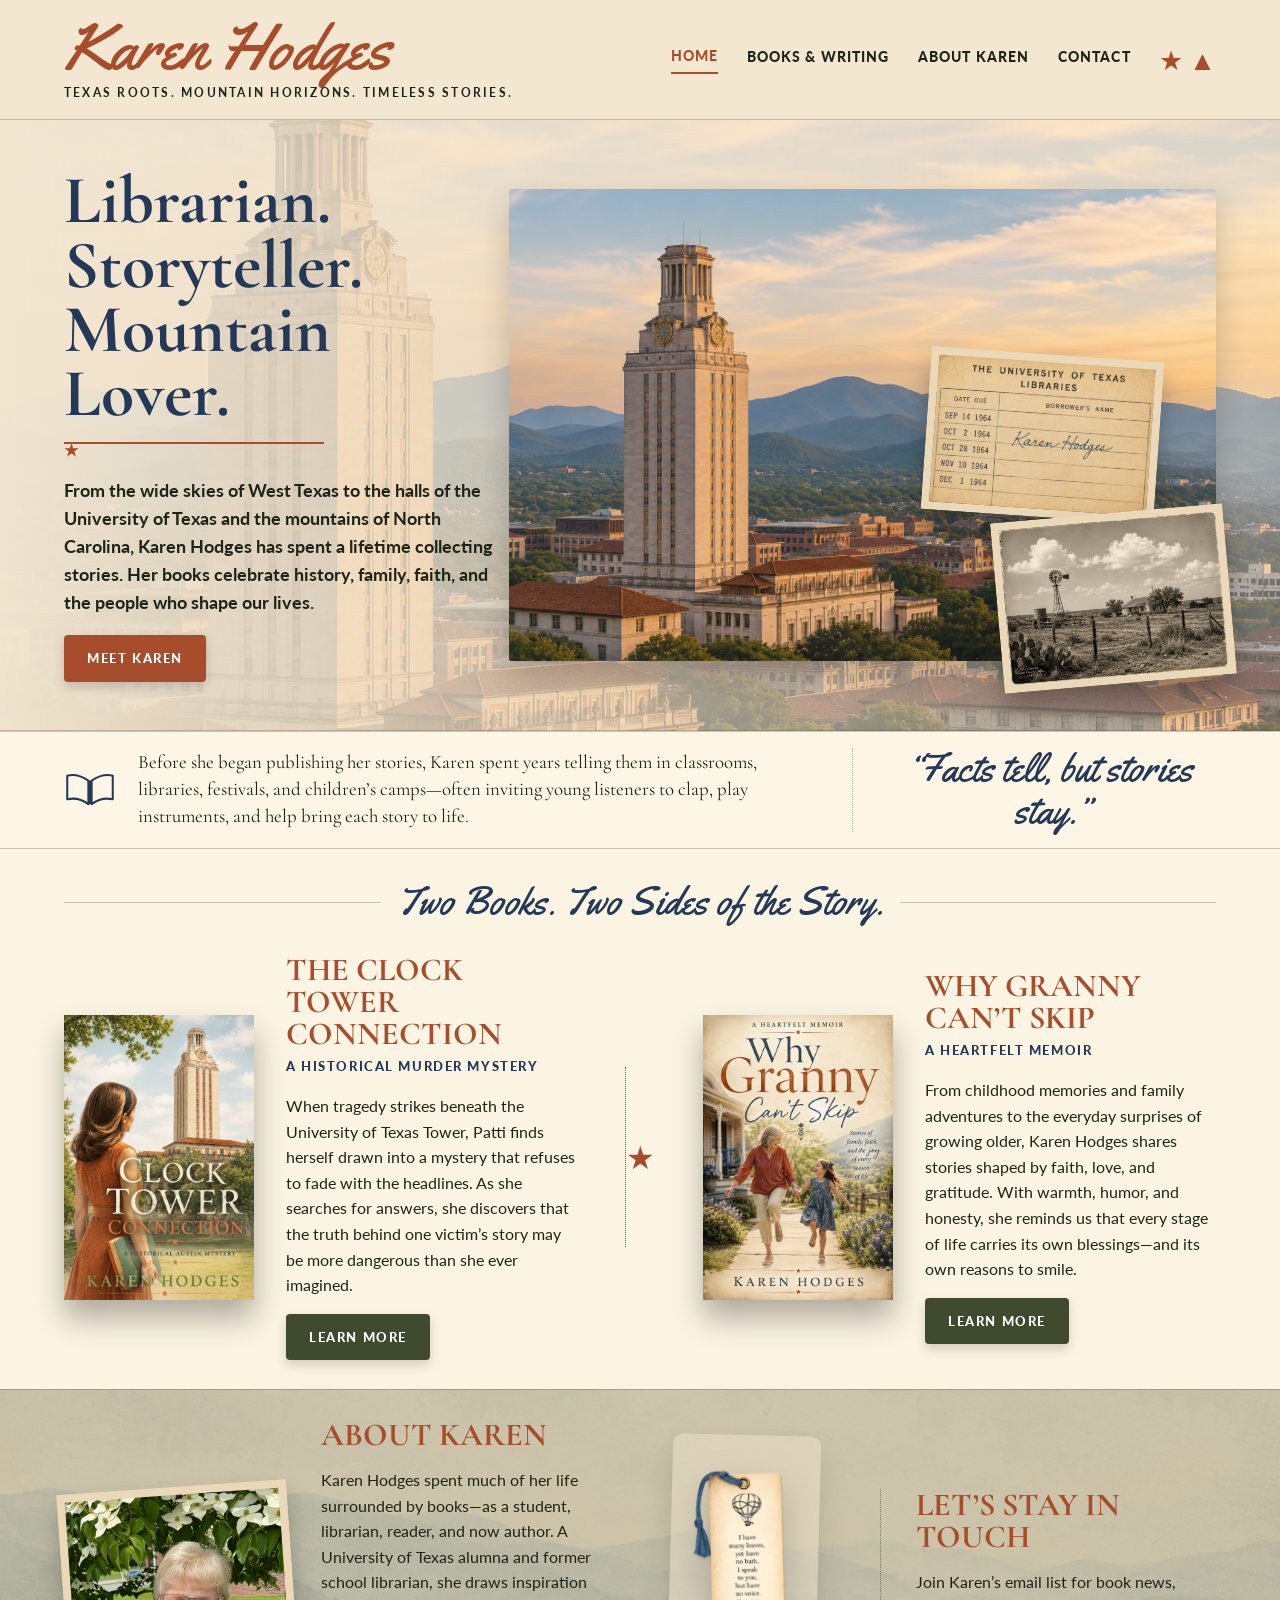
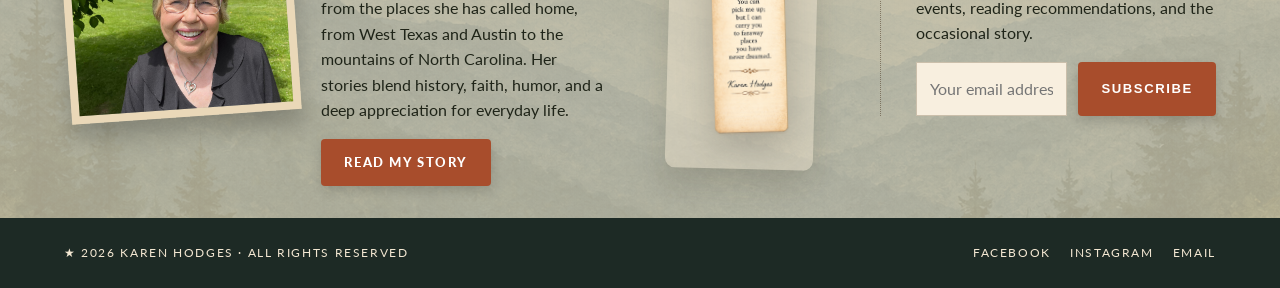
==== commit 0d1c70d1: "UpdatedCover" ====
--- a/index.html
+++ b/index.html
@@ -47,9 +47,11 @@
         Home
       </a>
 
-      <a href="#books">Books &amp; Writing</a>
-
-      <a href="About/about.html">
+      <a href="https://aikipezman-pixel.github.io/KarenHodgesSite/Writing/writing.html">
+        Books &amp; Writing
+      </a>
+
+      <a href="https://aikipezman-pixel.github.io/KarenHodgesSite/About/about.html">
         About Karen
       </a>
 
@@ -79,7 +81,7 @@
           faith, and the people who shape our lives.
         </p>
 
-        <a href="#about" class="btn btn-rust">Meet Karen</a>
+        <a href="http://windypointstories.com/About/about.html" class="btn btn-rust">Meet Karen</a>
       </div>
 
       <div class="hero-art">
@@ -233,7 +235,7 @@
             humor, and a deep appreciation for everyday life.
           </p>
 
-          <a href="About/about.html" class="btn btn-rust">
+          <a href="http://windypointstories.com/About/about.html" class="btn btn-rust">
             Read My Story
           </a>
         </div>
@@ -241,7 +243,7 @@
 
       <figure class="bookmark-feature">
         <img
-          src="/Assets/BookmarkPoem.png"
+          src="Assets/BookmarkPoem.png"
           alt="Karen Hodges's poem about a book carrying its reader to faraway places"
         />
 
--- a/css/style.css
+++ b/css/style.css
@@ -1207,7 +1207,6 @@
 .site-header__inner {
   width: 100%;
   display: flex;
-  justify-content: space-between;
   align-items: center;
   gap: 2rem;
   padding: 1rem 5%;
@@ -1218,6 +1217,10 @@
   flex-direction: column;
   color: inherit;
   text-decoration: none;
+}
+
+.writing-page .primary-nav {
+  margin-left: auto;
 }
 
 .site-brand__name {
@@ -1264,8 +1267,10 @@
 .site-mark {
   display: grid;
   place-items: center;
+  flex: 0 0 auto;
   width: 48px;
   height: 48px;
+  margin-left: 1rem;
   color: var(--rust);
   font-size: 1.8rem;
 }
@@ -3291,3 +3296,678 @@
     margin-bottom: 1rem;
   }
 }
+
+/* ========================================
+   BOOKMARK POEM — COMPACT HORIZONTAL STRIP
+   Overrides the earlier feature layout so the bookmark
+   supports the page rather than becoming a full section.
+======================================== */
+
+.bookmark-poem {
+  grid-template-columns: minmax(190px, 0.72fr) minmax(145px, 220px) minmax(280px, 1.45fr);
+  gap: 1.25rem 2rem;
+  align-items: center;
+  margin-top: 1.35rem;
+  margin-bottom: 1.75rem;
+  padding-top: 1.1rem;
+  padding-bottom: 1.1rem;
+  min-height: 0;
+}
+
+.bookmark-poem__heading {
+  grid-column: auto;
+  align-self: center;
+}
+
+.bookmark-poem__heading .eyebrow {
+  font-size: clamp(1.55rem, 2.2vw, 2rem);
+  line-height: 1.05;
+}
+
+.bookmark-poem__heading .section-star {
+  margin-top: 0.65rem;
+}
+
+.bookmark-poem > img {
+  grid-column: auto;
+  width: auto;
+  max-width: 100%;
+  height: 245px;
+  max-height: 245px;
+  margin: 0 auto;
+  object-fit: contain;
+}
+
+.bookmark-poem__copy {
+  grid-column: auto;
+  max-width: 560px;
+}
+
+.bookmark-poem__copy h2 {
+  margin-bottom: 0.65rem;
+  font-size: clamp(1.65rem, 2.7vw, 2.35rem);
+}
+
+@media (max-width: 900px) {
+  .bookmark-poem {
+    grid-template-columns: minmax(150px, 210px) minmax(0, 1fr);
+  }
+
+  .bookmark-poem__heading {
+    grid-column: 1 / -1;
+    text-align: center;
+  }
+
+  .bookmark-poem > img {
+    height: 220px;
+    max-height: 220px;
+  }
+}
+
+@media (max-width: 600px) {
+  .bookmark-poem {
+    grid-template-columns: 115px minmax(0, 1fr);
+    gap: 1rem 1.15rem;
+    text-align: left;
+  }
+
+  .bookmark-poem__heading {
+    grid-column: 1 / -1;
+    text-align: center;
+  }
+
+  .bookmark-poem > img {
+    width: 115px;
+    height: auto;
+    max-height: 205px;
+  }
+
+  .bookmark-poem__copy {
+    margin: 0;
+  }
+
+  .bookmark-poem__copy h2 {
+    font-size: 1.55rem;
+  }
+}
+
+/* ========================================
+   BOOKMARK POEM — COMPACT INSET FEATURE
+   Keeps the bookmark as a small interstitial card rather
+   than a full-width page section.
+======================================== */
+
+.bookmark-poem.section-shell {
+  width: calc(100% - 10%);
+  max-width: 980px;
+  grid-template-columns: minmax(165px, 0.7fr) 105px minmax(260px, 1.5fr);
+  gap: 1rem 1.5rem;
+  margin: 1rem auto 1.35rem;
+  padding: 0.8rem 1.15rem;
+  background: rgba(255, 249, 236, 0.68);
+  border: 1px solid rgba(88, 65, 39, 0.18);
+  box-shadow: 0 7px 16px rgba(65, 45, 28, 0.06);
+}
+
+.bookmark-poem__heading .eyebrow {
+  font-size: clamp(1.3rem, 1.8vw, 1.65rem);
+}
+
+.bookmark-poem__heading .section-star {
+  margin-top: 0.35rem;
+}
+
+.bookmark-poem > img {
+  width: auto;
+  height: 150px;
+  max-height: 150px;
+}
+
+.bookmark-poem__copy h2 {
+  margin: 0 0 0.35rem;
+  font-size: clamp(1.45rem, 2.2vw, 1.95rem);
+  line-height: 1.05;
+}
+
+.bookmark-poem__copy .text-link {
+  font-size: 0.72rem;
+}
+
+@media (max-width: 900px) {
+  .bookmark-poem.section-shell {
+    width: calc(100% - 12%);
+    grid-template-columns: 95px minmax(0, 1fr);
+    gap: 0.8rem 1.2rem;
+    padding: 0.85rem 1rem;
+  }
+
+  .bookmark-poem__heading {
+    grid-column: 2;
+    text-align: left;
+  }
+
+  .bookmark-poem > img {
+    grid-column: 1;
+    grid-row: 1 / span 2;
+    height: 145px;
+    max-height: 145px;
+  }
+
+  .bookmark-poem__copy {
+    grid-column: 2;
+  }
+}
+
+@media (max-width: 600px) {
+  .bookmark-poem.section-shell {
+    width: calc(100% - 12%);
+    grid-template-columns: 78px minmax(0, 1fr);
+    margin-top: 0.85rem;
+    margin-bottom: 1rem;
+    padding: 0.75rem 0.85rem;
+  }
+
+  .bookmark-poem > img {
+    width: 78px;
+    height: auto;
+    max-height: 135px;
+  }
+
+  .bookmark-poem__heading .eyebrow {
+    font-size: 1.25rem;
+  }
+
+  .bookmark-poem__copy h2 {
+    font-size: 1.35rem;
+  }
+}
+
+
+/* ========================================
+   WRITING TOOLS ROW
+   Places the process panel at three-quarters width and
+   the bookmark feature as a companion card on the right.
+======================================== */
+
+.writing-tools {
+  display: grid;
+  grid-template-columns: minmax(0, 3fr) minmax(235px, 1fr);
+  gap: 1.4rem;
+  align-items: stretch;
+  padding-top: 1.35rem;
+  padding-bottom: 1.75rem;
+}
+
+/* Neutralize the earlier standalone spacing rules. */
+.writing-tools .writing-process,
+.writing-tools .bookmark-poem {
+  width: auto;
+  max-width: none;
+  margin: 0;
+}
+
+.writing-tools .writing-process {
+  grid-column: 1;
+  display: grid;
+  grid-template-columns: minmax(170px, 0.72fr) minmax(0, 3fr);
+  gap: 1.35rem;
+  padding: 1.4rem 1.5rem;
+}
+
+.writing-tools .writing-process__intro h2 {
+  font-size: clamp(1.65rem, 2.2vw, 2.1rem);
+}
+
+.writing-tools .writing-process__intro p {
+  font-size: 0.95rem;
+}
+
+.writing-tools .writing-process__steps {
+  grid-template-columns: repeat(3, minmax(0, 1fr));
+  gap: 1.15rem 0.6rem;
+  align-content: center;
+}
+
+.writing-tools .writing-process__steps li {
+  padding: 0 0.35rem;
+}
+
+.writing-tools .writing-process__steps li::after {
+  display: none;
+}
+
+.writing-tools .process-icon {
+  width: 52px;
+  height: 52px;
+  font-size: 1.4rem;
+}
+
+.writing-tools .writing-process__steps p {
+  font-size: 0.76rem;
+}
+
+.writing-tools .bookmark-poem {
+  grid-column: 2;
+  display: flex;
+  flex-direction: column;
+  justify-content: center;
+  align-items: center;
+  gap: 0.7rem;
+  min-width: 0;
+  padding: 1.1rem 1rem;
+  text-align: center;
+  background:
+    linear-gradient(rgba(255, 249, 236, 0.88), rgba(255, 249, 236, 0.88)),
+    url("../Assets/blue-ridge-texture.png");
+  background-size: cover;
+  border: 1px solid rgba(88, 65, 39, 0.18);
+  box-shadow: 0 7px 16px rgba(65, 45, 28, 0.06);
+}
+
+.writing-tools .bookmark-poem__heading {
+  order: 1;
+}
+
+.writing-tools .bookmark-poem__heading .eyebrow {
+  font-size: clamp(1.2rem, 1.55vw, 1.5rem);
+  line-height: 1.05;
+}
+
+.writing-tools .bookmark-poem__heading .section-star {
+  margin-top: 0.25rem;
+}
+
+.writing-tools .bookmark-poem > img {
+  order: 2;
+  width: auto;
+  height: 145px;
+  max-height: 145px;
+  margin: 0;
+  object-fit: contain;
+}
+
+.writing-tools .bookmark-poem__copy {
+  order: 3;
+  max-width: 230px;
+  margin: 0;
+}
+
+.writing-tools .bookmark-poem__copy h2 {
+  margin: 0 0 0.45rem;
+  font-size: clamp(1.25rem, 1.65vw, 1.55rem);
+  line-height: 1.08;
+}
+
+.writing-tools .bookmark-poem__copy .text-link {
+  font-size: 0.68rem;
+}
+
+@media (max-width: 1050px) {
+  .writing-tools {
+    grid-template-columns: 1fr;
+  }
+
+  .writing-tools .writing-process,
+  .writing-tools .bookmark-poem {
+    grid-column: 1;
+  }
+
+  .writing-tools .bookmark-poem {
+    display: grid;
+    grid-template-columns: 105px minmax(0, 1fr);
+    grid-template-rows: auto auto;
+    text-align: left;
+  }
+
+  .writing-tools .bookmark-poem > img {
+    grid-column: 1;
+    grid-row: 1 / span 2;
+    height: 150px;
+    margin: auto;
+  }
+
+  .writing-tools .bookmark-poem__heading,
+  .writing-tools .bookmark-poem__copy {
+    grid-column: 2;
+    max-width: none;
+    text-align: left;
+  }
+}
+
+@media (max-width: 700px) {
+  .writing-tools {
+    padding-left: 6%;
+    padding-right: 6%;
+  }
+
+  .writing-tools .writing-process {
+    grid-template-columns: 1fr;
+  }
+
+  .writing-tools .writing-process__intro {
+    text-align: center;
+  }
+
+  .writing-tools .writing-process__steps {
+    grid-template-columns: repeat(2, minmax(0, 1fr));
+  }
+}
+
+@media (max-width: 480px) {
+  .writing-tools .bookmark-poem {
+    grid-template-columns: 76px minmax(0, 1fr);
+    padding: 0.85rem;
+  }
+
+  .writing-tools .bookmark-poem > img {
+    height: 125px;
+  }
+
+  .writing-tools .writing-process__steps {
+    grid-template-columns: 1fr;
+  }
+}
+
+
+/* ========================================
+   WRITING TOOLS ALIGNMENT CORRECTION
+   Locks both companion panels into the same row,
+   with the process panel left and bookmark right.
+======================================== */
+
+.writing-tools {
+  grid-template-areas: "process bookmark";
+  grid-template-columns: minmax(0, 3fr) minmax(245px, 1fr);
+  align-items: stretch;
+}
+
+.writing-tools .writing-process {
+  grid-area: process;
+  grid-column: auto;
+  grid-row: 1;
+  height: 100%;
+}
+
+.writing-tools .bookmark-poem {
+  grid-area: bookmark;
+  grid-column: auto;
+  grid-row: 1;
+  height: 100%;
+  align-self: stretch;
+}
+
+@media (max-width: 1050px) {
+  .writing-tools {
+    grid-template-areas:
+      "process"
+      "bookmark";
+    grid-template-columns: 1fr;
+  }
+
+  .writing-tools .writing-process,
+  .writing-tools .bookmark-poem {
+    grid-column: 1;
+    grid-row: auto;
+  }
+}
+
+/* ========================================
+   WRITING TOOLS — FINAL REFINEMENT
+   Shared companion-card treatment, clearer hierarchy,
+   compact spacing, and a six-step desktop sequence.
+======================================== */
+
+/* Keep the paired feature connected to the sections around it. */
+.writing-tools {
+  grid-template-columns: minmax(0, 3fr) minmax(240px, 1fr);
+  gap: 1.25rem;
+  align-items: stretch;
+  padding-top: 1rem;
+  padding-bottom: 1.5rem;
+}
+
+/* Give both panels the same visual frame. */
+.writing-tools .writing-process,
+.writing-tools .bookmark-poem {
+  min-width: 0;
+  height: 100%;
+  margin: 0;
+  border: 1px solid rgba(88, 65, 39, 0.2);
+  background:
+    linear-gradient(rgba(239, 224, 196, 0.92), rgba(239, 224, 196, 0.92)),
+    url("../Assets/blue-ridge-texture.png");
+  background-size: cover;
+  background-position: center;
+  box-shadow: 0 8px 18px rgba(65, 45, 28, 0.07);
+}
+
+/* Process panel remains dominant, but is less tall. */
+.writing-tools .writing-process {
+  display: grid;
+  grid-template-columns: minmax(165px, 0.72fr) minmax(0, 3.4fr);
+  gap: 1.15rem;
+  align-items: center;
+  padding: 1.25rem 1.35rem;
+}
+
+.writing-tools .writing-process__intro {
+  align-self: center;
+}
+
+.writing-tools .writing-process__intro h2 {
+  max-width: 190px;
+  margin: 0;
+  font-size: clamp(1.75rem, 2.35vw, 2.25rem);
+  line-height: 0.98;
+}
+
+.writing-tools .writing-process__intro h2 span {
+  display: block;
+}
+
+.writing-tools .writing-process__intro .section-star {
+  margin-top: 0.45rem;
+}
+
+.writing-tools .writing-process__intro p {
+  max-width: 220px;
+  margin: 0.65rem 0 0;
+  font-size: 0.91rem;
+  line-height: 1.45;
+}
+
+/* One clear six-stage sequence at desktop width. */
+.writing-tools .writing-process__steps {
+  display: grid;
+  grid-template-columns: repeat(6, minmax(0, 1fr));
+  gap: 0;
+  align-items: start;
+}
+
+.writing-tools .writing-process__steps li {
+  position: relative;
+  padding: 0 0.35rem;
+}
+
+.writing-tools .writing-process__steps li:not(:last-child)::after {
+  display: block;
+  content: "";
+  position: absolute;
+  top: 25px;
+  left: 72%;
+  width: 56%;
+  border-top: 1px dotted rgba(168, 77, 44, 0.48);
+}
+
+.writing-tools .process-icon {
+  width: 50px;
+  height: 50px;
+  margin-bottom: 0.55rem;
+  font-size: 1.3rem;
+}
+
+.writing-tools .writing-process__steps h3 {
+  font-size: 0.72rem;
+  letter-spacing: 0.06em;
+}
+
+.writing-tools .writing-process__steps p {
+  margin-top: 0.35rem;
+  font-size: 0.71rem;
+  line-height: 1.32;
+}
+
+/* The bookmark acts as a quiet literary sidebar. */
+.writing-tools .bookmark-poem {
+  display: flex;
+  flex-direction: column;
+  justify-content: center;
+  align-items: center;
+  gap: 0.55rem;
+  padding: 1.05rem 0.95rem;
+  text-align: center;
+  background:
+    linear-gradient(rgba(255, 249, 236, 0.78), rgba(255, 249, 236, 0.78)),
+    url("../Assets/blue-ridge-texture.png");
+  background-size: cover;
+  background-position: center;
+}
+
+.writing-tools .bookmark-poem__heading .eyebrow {
+  font-size: clamp(1.05rem, 1.3vw, 1.28rem);
+  line-height: 1.05;
+}
+
+.writing-tools .bookmark-poem__heading .section-star {
+  margin-top: 0.15rem;
+  font-size: 0.72rem;
+}
+
+.writing-tools .bookmark-poem > img {
+  width: auto;
+  height: 132px;
+  max-height: 132px;
+  margin: 0.05rem auto;
+  object-fit: contain;
+}
+
+.writing-tools .bookmark-poem__copy {
+  max-width: 210px;
+}
+
+.writing-tools .bookmark-poem__copy h2 {
+  margin: 0 0 0.35rem;
+  font-size: clamp(1.12rem, 1.45vw, 1.4rem);
+  line-height: 1.08;
+}
+
+.writing-tools .bookmark-poem__copy .text-link {
+  font-size: 0.65rem;
+  letter-spacing: 0.07em;
+}
+
+/* Medium desktop/tablet: preserve the side-by-side cards while
+   allowing the process to become two rows of three. */
+@media (max-width: 1180px) and (min-width: 901px) {
+  .writing-tools {
+    grid-template-columns: minmax(0, 2.55fr) minmax(225px, 0.95fr);
+  }
+
+  .writing-tools .writing-process {
+    grid-template-columns: minmax(155px, 0.75fr) minmax(0, 2.6fr);
+  }
+
+  .writing-tools .writing-process__steps {
+    grid-template-columns: repeat(3, minmax(0, 1fr));
+    gap: 1rem 0.4rem;
+  }
+
+  .writing-tools .writing-process__steps li::after {
+    display: none;
+  }
+}
+
+/* Stack only when the viewport genuinely becomes too narrow. */
+@media (max-width: 900px) {
+  .writing-tools {
+    grid-template-areas:
+      "process"
+      "bookmark";
+    grid-template-columns: 1fr;
+    gap: 1rem;
+  }
+
+  .writing-tools .writing-process {
+    grid-area: process;
+    grid-template-columns: minmax(155px, 0.65fr) minmax(0, 2.35fr);
+  }
+
+  .writing-tools .writing-process__steps {
+    grid-template-columns: repeat(3, minmax(0, 1fr));
+    gap: 1rem 0.5rem;
+  }
+
+  .writing-tools .writing-process__steps li::after {
+    display: none;
+  }
+
+  .writing-tools .bookmark-poem {
+    grid-area: bookmark;
+    display: grid;
+    grid-template-columns: 95px minmax(0, 1fr);
+    grid-template-rows: auto auto;
+    gap: 0.3rem 1rem;
+    text-align: left;
+  }
+
+  .writing-tools .bookmark-poem > img {
+    grid-column: 1;
+    grid-row: 1 / span 2;
+    height: 135px;
+  }
+
+  .writing-tools .bookmark-poem__heading,
+  .writing-tools .bookmark-poem__copy {
+    grid-column: 2;
+    max-width: none;
+    text-align: left;
+  }
+}
+
+@media (max-width: 650px) {
+  .writing-tools {
+    padding-top: 0.8rem;
+    padding-bottom: 1.2rem;
+  }
+
+  .writing-tools .writing-process {
+    grid-template-columns: 1fr;
+    padding: 1.15rem;
+  }
+
+  .writing-tools .writing-process__intro,
+  .writing-tools .writing-process__intro h2,
+  .writing-tools .writing-process__intro p {
+    max-width: none;
+    text-align: center;
+  }
+
+  .writing-tools .writing-process__steps {
+    grid-template-columns: repeat(2, minmax(0, 1fr));
+  }
+}
+
+@media (max-width: 430px) {
+  .writing-tools .writing-process__steps {
+    grid-template-columns: 1fr;
+  }
+
+  .writing-tools .bookmark-poem {
+    grid-template-columns: 76px minmax(0, 1fr);
+    padding: 0.8rem;
+  }
+
+  .writing-tools .bookmark-poem > img {
+    height: 118px;
+  }
+}
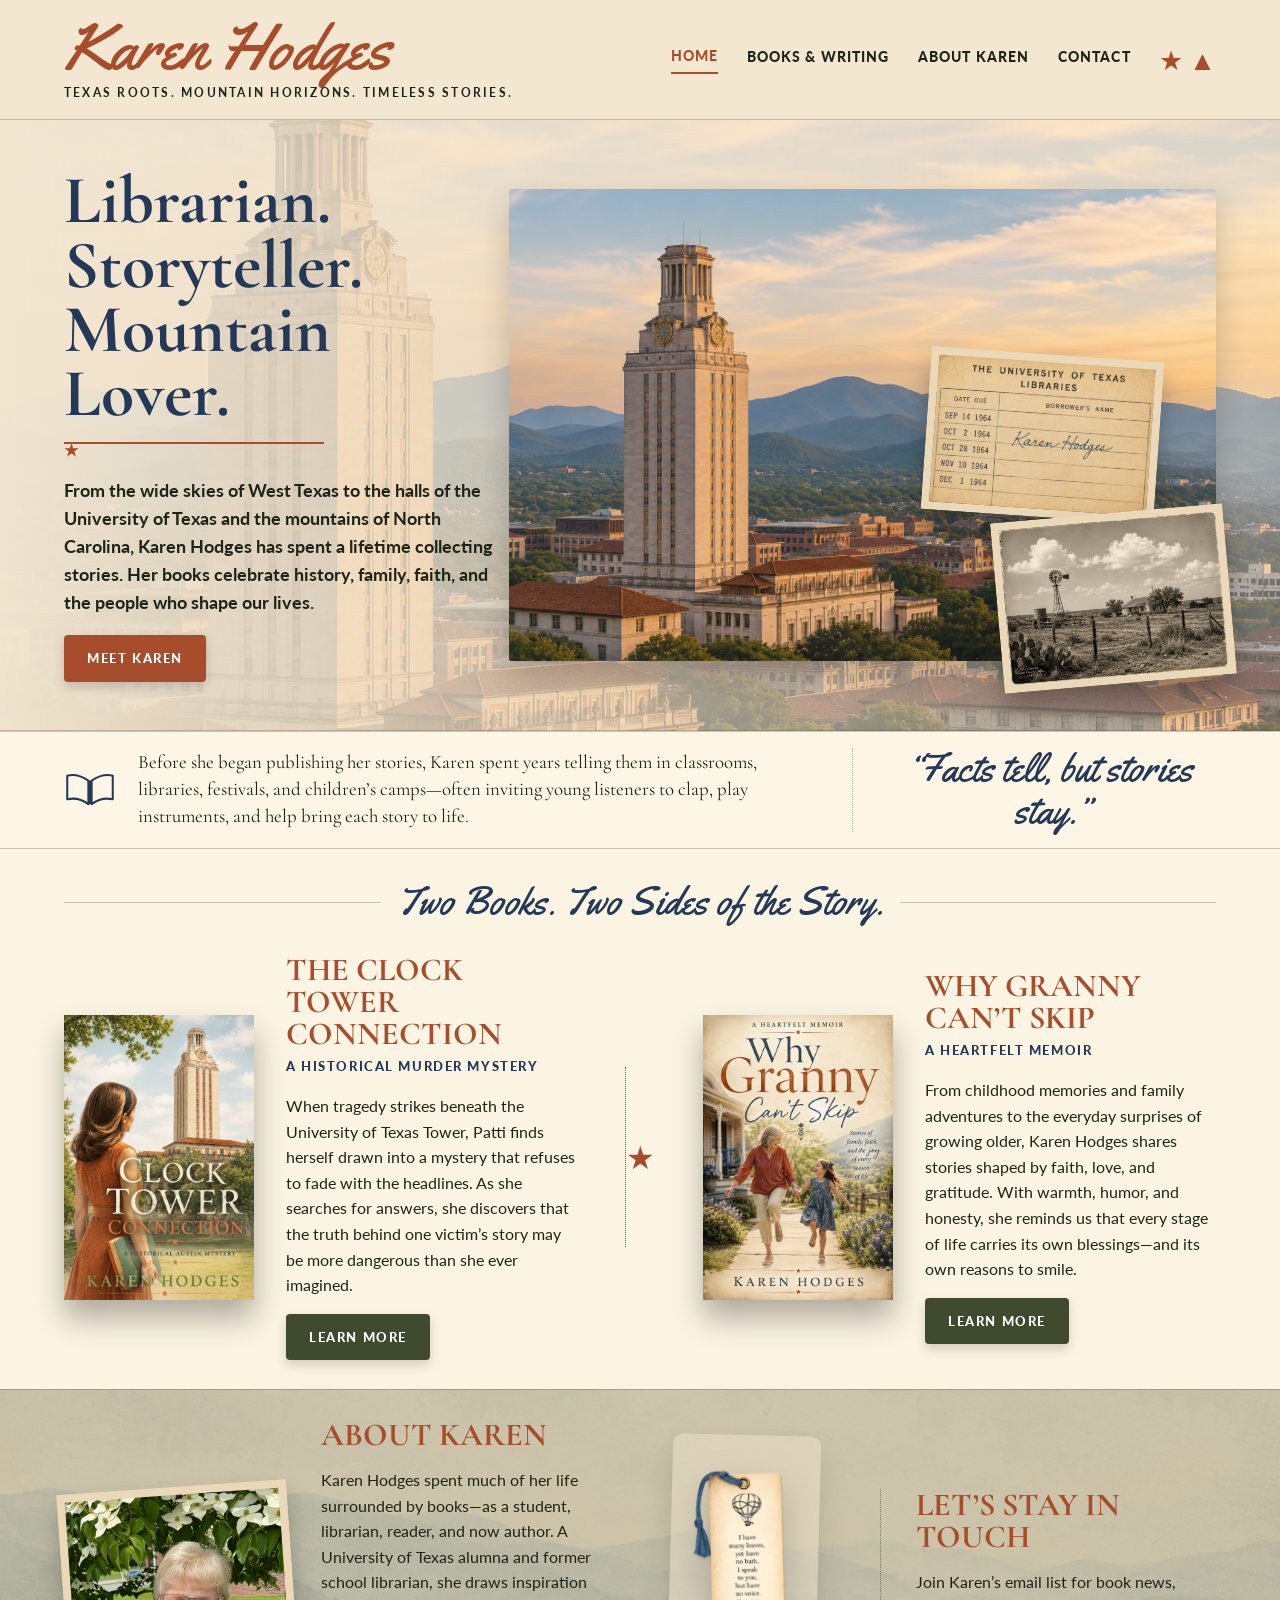
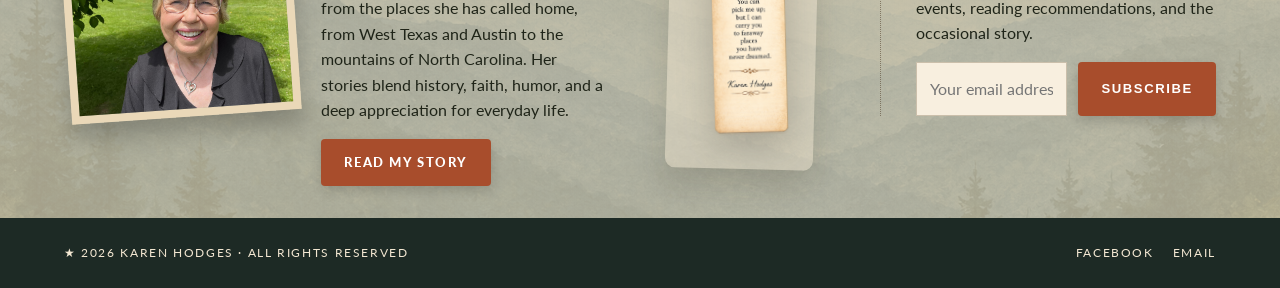
==== commit 8990b0cc: "ComingSoonAdded" ====
--- a/index.html
+++ b/index.html
@@ -286,9 +286,8 @@
     <p>★ 2026 Karen Hodges · All Rights Reserved</p>
 
     <nav class="footer-links" aria-label="Social media and contact links">
-      <a href="#">Facebook</a>
-      <a href="#">Instagram</a>
-      <a href="mailto:karen@example.com">Email</a>
+      <a href="https://www.facebook.com/karen.hodges.581">Facebook</a>
+      <a href="windypointstories@yahoo.com">Email</a>
     </nav>
   </footer>
 </body>
